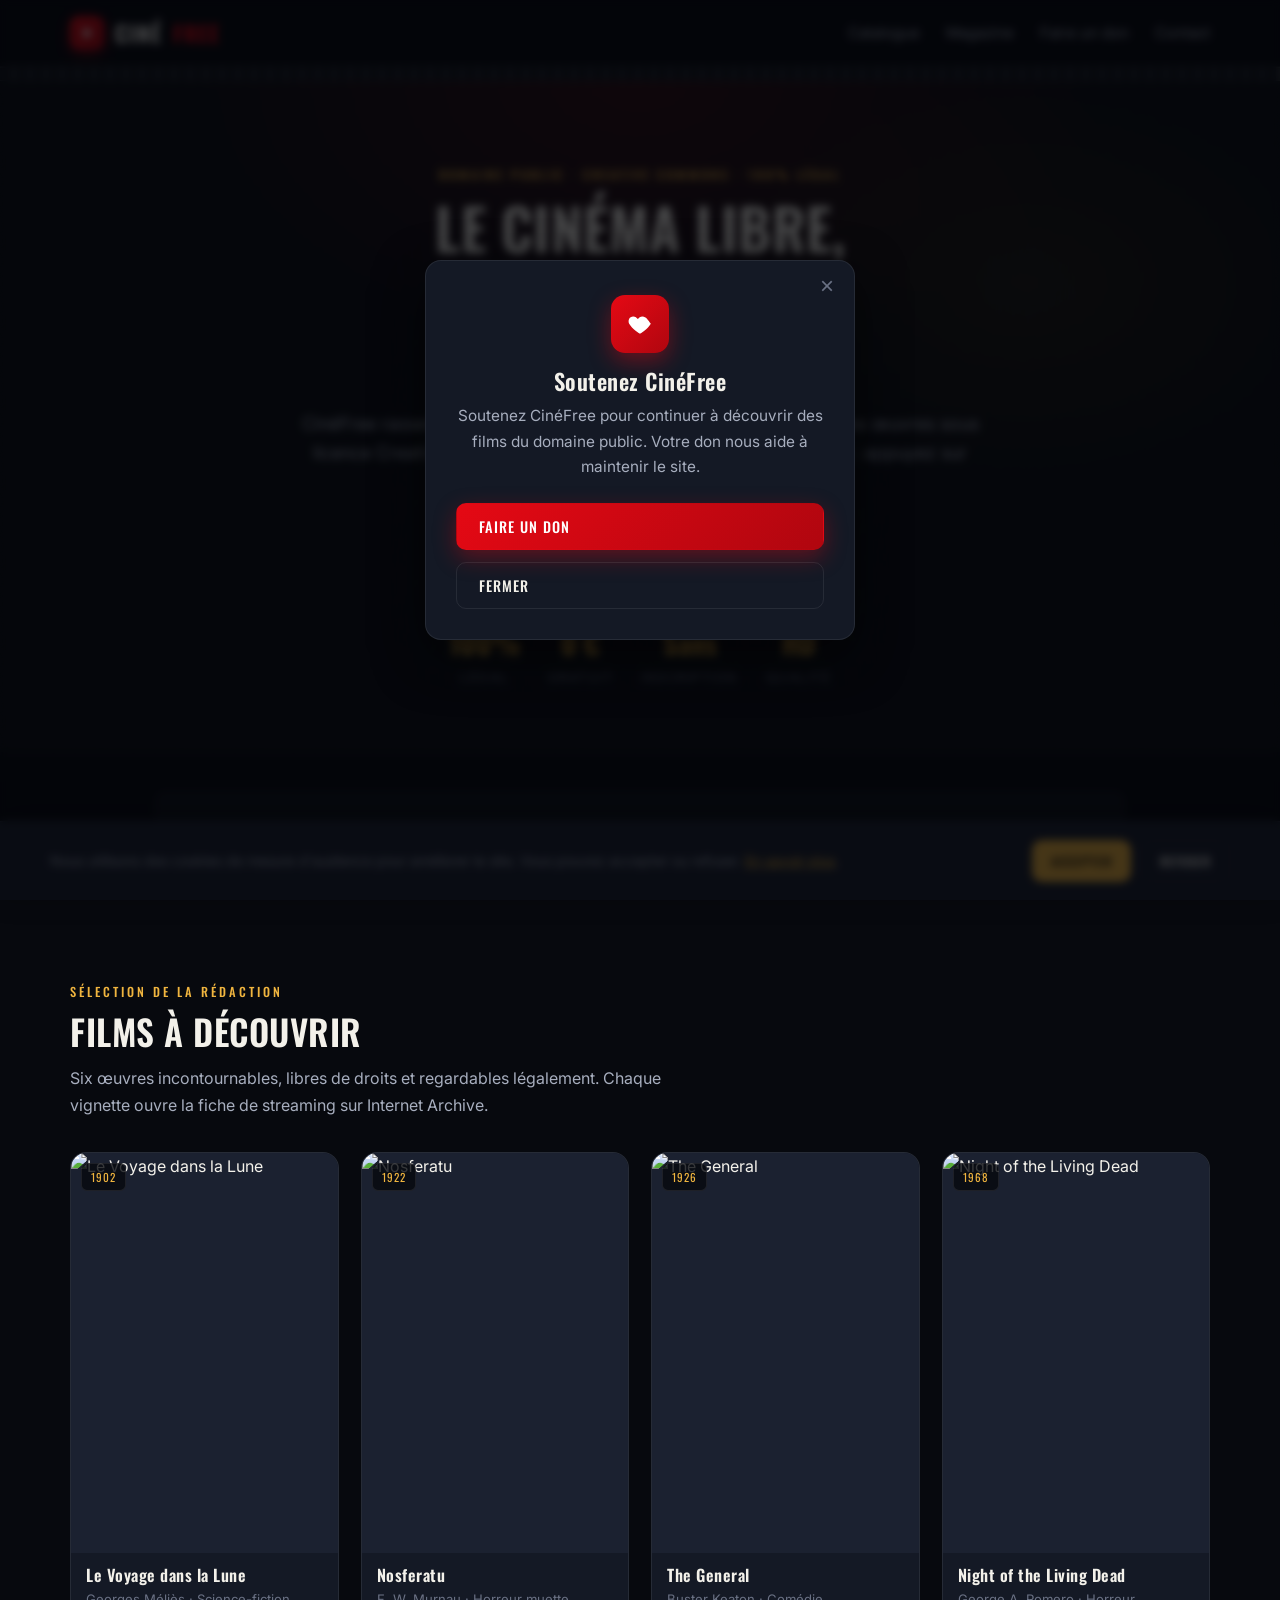
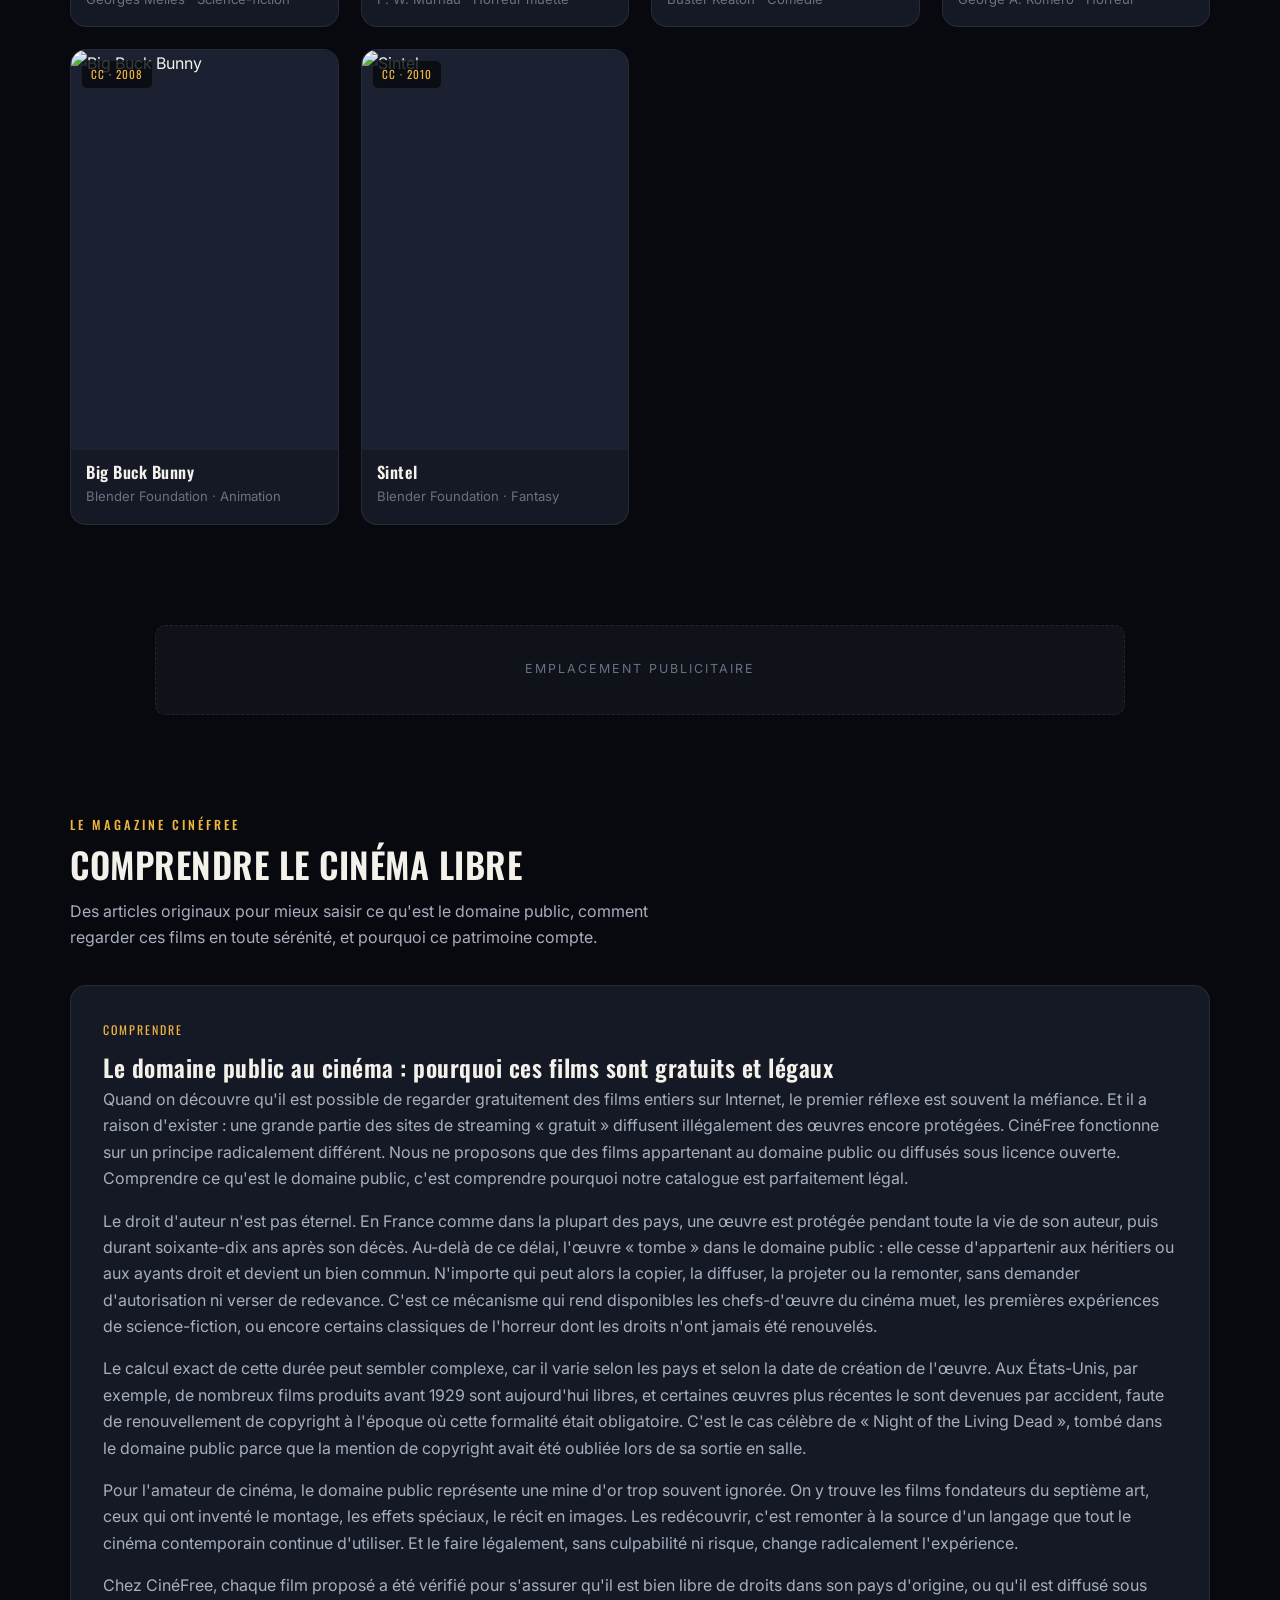
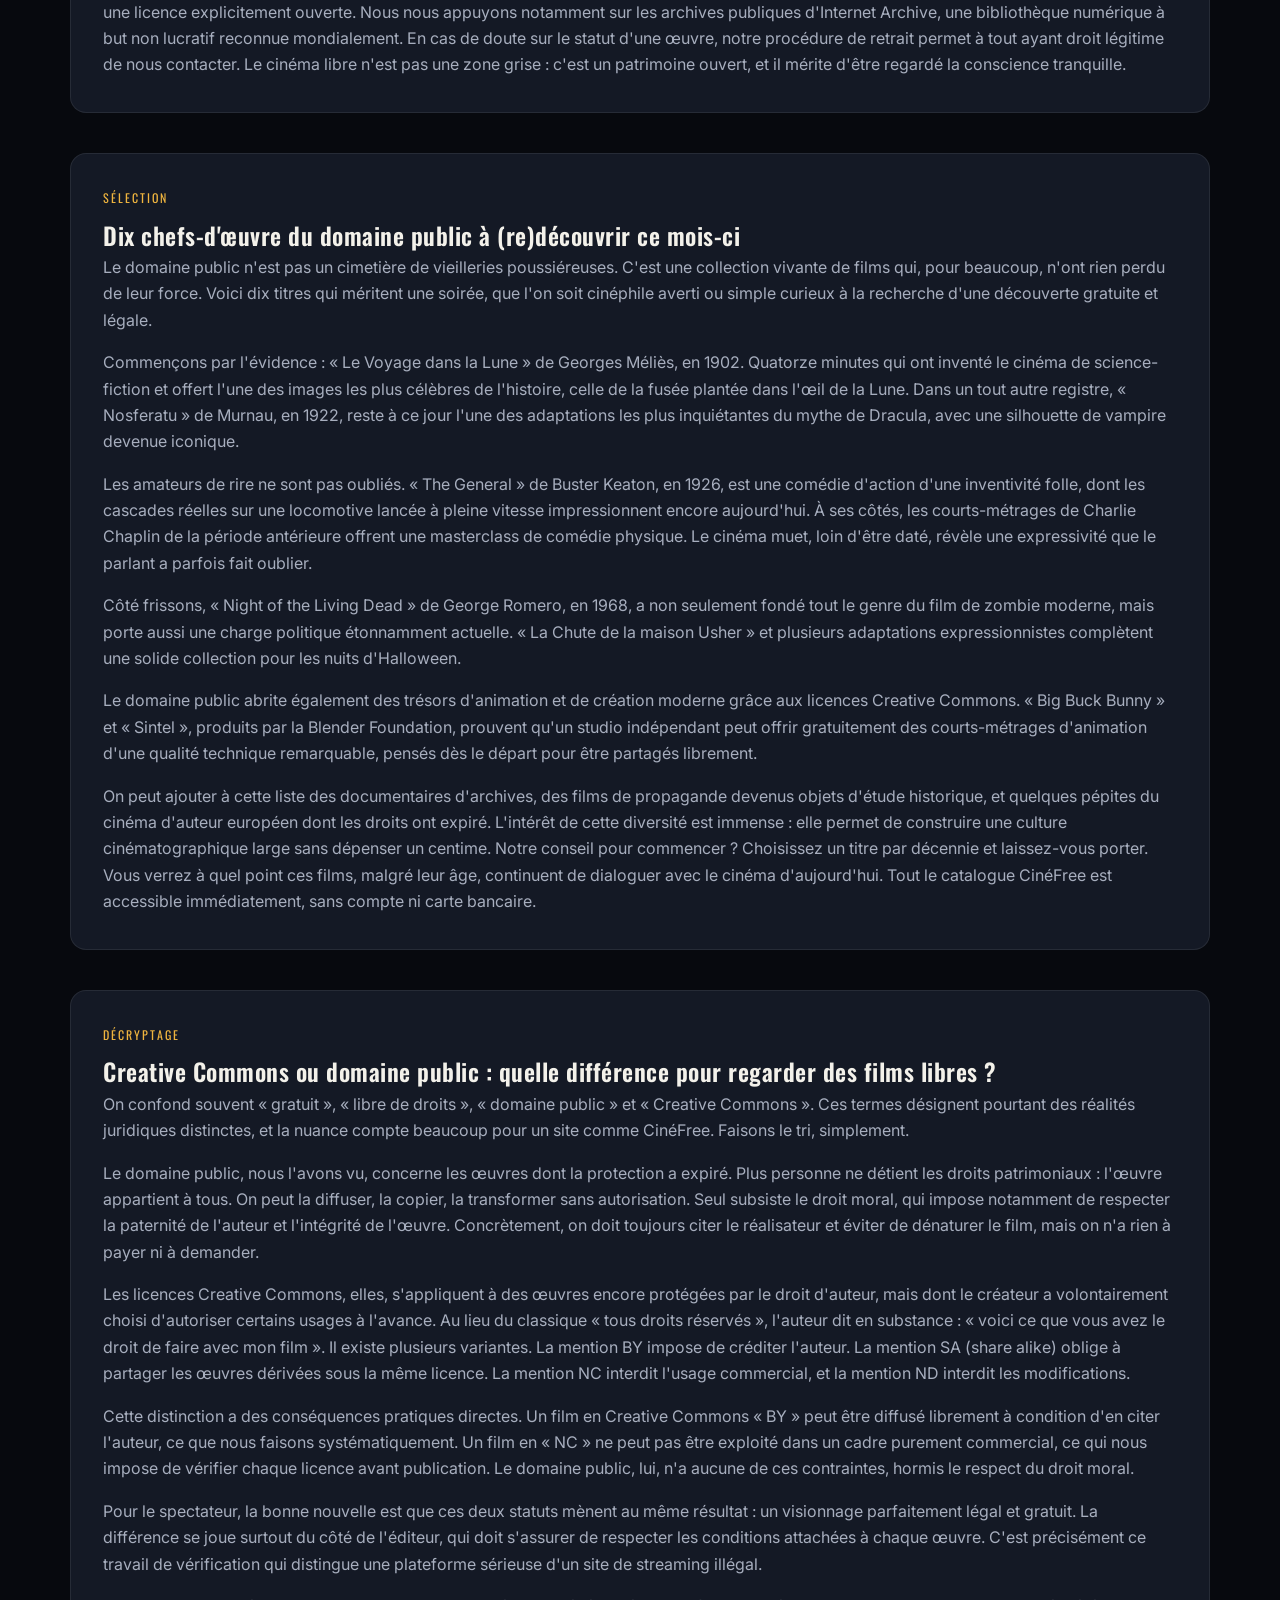
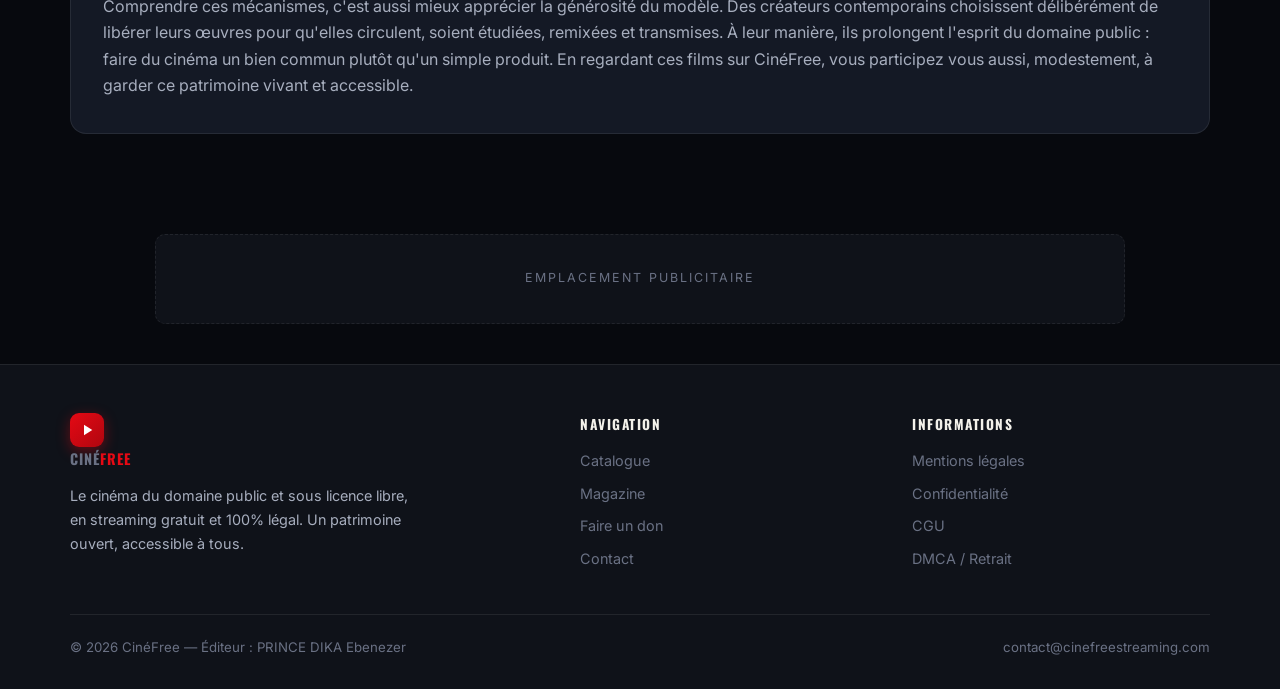
==== index.html @ 5f241ee5 "Add files via upload" ====
<!DOCTYPE html>
<html lang="fr">
<head>
<meta charset="UTF-8">
<meta name="viewport" content="width=device-width, initial-scale=1.0, viewport-fit=cover">
<meta name="theme-color" content="#07090E">

<title>CinéFree — Films du domaine public en streaming gratuit & légal</title>
<meta name="description" content="Regardez gratuitement et en toute légalité des films du domaine public et sous licence Creative Commons : classiques restaurés, courts-métrages, cinéma muet. Sans inscription.">
<meta name="keywords" content="film gratuit légal, streaming domaine public, films creative commons, cinéma libre de droits, classiques gratuits">
<meta name="robots" content="index, follow, max-image-preview:large">
<link rel="canonical" href="https://cinefreestreaming.com/">

<meta property="og:type" content="website">
<meta property="og:url" content="https://cinefreestreaming.com/">
<meta property="og:title" content="CinéFree — Cinéma libre en streaming gratuit & légal">
<meta property="og:description" content="Films du domaine public et Creative Commons en streaming. 100% légal, sans inscription.">
<meta property="og:locale" content="fr_FR">
<meta name="twitter:card" content="summary_large_image">

<link rel="icon" href="data:image/svg+xml,%3Csvg xmlns='http://www.w3.org/2000/svg' viewBox='0 0 100 100'%3E%3Crect width='100' height='100' rx='20' fill='%23E50914'/%3E%3Cpath d='M40 30 L70 50 L40 70 Z' fill='%23ffffff'/%3E%3C/svg%3E">
<link rel="manifest" href="/manifest.json">

<script type="application/ld+json">
{"@context":"https://schema.org","@type":"WebSite","name":"CinéFree","url":"https://cinefreestreaming.com/","description":"Films du domaine public et Creative Commons en streaming gratuit et légal.","publisher":{"@type":"Organization","name":"CinéFree","email":"contact@cinefreestreaming.com"}}
</script>

<link rel="preconnect" href="https://fonts.googleapis.com">
<link rel="preconnect" href="https://fonts.gstatic.com" crossorigin>
<link href="https://fonts.googleapis.com/css2?family=Oswald:wght@400;500;600;700&family=Inter:wght@400;500;600&display=swap" rel="stylesheet">
<link rel="stylesheet" href="/style.css">

<!-- ============ GOOGLE ADSENSE ============
     Décommente après validation de ton compte AdSense.
<script async src="https://pagead2.googlesyndication.com/pagead/js/adsbygoogle.js?client=ca-pub-2527584002466358" crossorigin="anonymous"></script>
     ======================================== -->
</head>
<body>

<!-- ===================== HEADER ===================== -->
<header class="site">
  <div class="wrap nav">
    <a href="/" class="brand">
      <span class="logo"><svg viewBox="0 0 24 24" fill="#fff"><path d="M8 5v14l11-7z"/></svg></span>
      Ciné<b>Free</b>
    </a>
    <nav class="nav-links" id="nav-links">
      <a href="#catalogue">Catalogue</a>
      <a href="#magazine">Magazine</a>
      <a href="/faire-un-don.html">Faire un don</a>
      <a href="/contact.html">Contact</a>
    </nav>
    <button class="nav-toggle" id="nav-toggle" aria-label="Menu">&#9776;</button>
  </div>
</header>
<div class="filmstrip"></div>

<!-- ===================== HERO ===================== -->
<section class="hero">
  <div class="wrap">
    <span class="eyebrow">Domaine public · Creative Commons · 100% légal</span>
    <h1>Le cinéma libre, gratuit pour tous</h1>
    <p class="lead">CinéFree rassemble des films tombés dans le domaine public et des œuvres sous licence Creative Commons. Pas d'abonnement, pas d'inscription : appuyez sur lecture et profitez.</p>
    <div class="hero-cta">
      <a href="#catalogue" class="btn btn-primary">Voir le catalogue</a>
      <a href="#magazine" class="btn btn-ghost">Lire le magazine</a>
    </div>
    <div class="trust">
      <div><div class="num">100%</div><div class="lbl">Légal</div></div>
      <div><div class="num">0 €</div><div class="lbl">Gratuit</div></div>
      <div><div class="num">Sans</div><div class="lbl">Inscription</div></div>
      <div><div class="num">HD</div><div class="lbl">Qualité</div></div>
    </div>
  </div>
</section>

<!-- ===================== AD SLOT (haut) ===================== -->
<div class="wrap">
  <div class="ad-slot">
    <!-- AdSense : colle ici ton bloc display (leaderboard 970x90) -->
    Emplacement publicitaire
  </div>
</div>

<!-- ===================== CATALOGUE (6 vignettes) ===================== -->
<section id="catalogue">
  <div class="wrap">
    <div class="section-head">
      <span class="eyebrow">Sélection de la rédaction</span>
      <h2>Films à découvrir</h2>
      <p>Six œuvres incontournables, libres de droits et regardables légalement. Chaque vignette ouvre la fiche de streaming sur Internet Archive.</p>
    </div>

    <div class="grid-films">
      <a class="film" href="https://archive.org/details/Le_voyage_dans_la_lune" target="_blank" rel="noopener">
        <div class="poster">
          <span class="badge">1902</span>
          <img src="https://upload.wikimedia.org/wikipedia/commons/thumb/2/27/Le_Voyage_dans_la_lune.jpg/400px-Le_Voyage_dans_la_lune.jpg" alt="Le Voyage dans la Lune" loading="lazy">
          <span class="play"><span><svg viewBox="0 0 24 24" width="22" fill="#fff"><path d="M8 5v14l11-7z"/></svg></span></span>
        </div>
        <div class="meta"><h3>Le Voyage dans la Lune</h3><div class="sub">Georges Méliès · Science-fiction</div></div>
      </a>

      <a class="film" href="https://archive.org/details/Nosferatu1922" target="_blank" rel="noopener">
        <div class="poster">
          <span class="badge">1922</span>
          <img src="https://upload.wikimedia.org/wikipedia/commons/thumb/4/4e/Nosferatuposter.jpg/400px-Nosferatuposter.jpg" alt="Nosferatu" loading="lazy">
          <span class="play"><span><svg viewBox="0 0 24 24" width="22" fill="#fff"><path d="M8 5v14l11-7z"/></svg></span></span>
        </div>
        <div class="meta"><h3>Nosferatu</h3><div class="sub">F. W. Murnau · Horreur muette</div></div>
      </a>

      <a class="film" href="https://archive.org/details/TheGeneral_201303" target="_blank" rel="noopener">
        <div class="poster">
          <span class="badge">1926</span>
          <img src="https://upload.wikimedia.org/wikipedia/commons/thumb/4/47/Poster_-_General%2C_The_01.jpg/400px-Poster_-_General%2C_The_01.jpg" alt="The General" loading="lazy">
          <span class="play"><span><svg viewBox="0 0 24 24" width="22" fill="#fff"><path d="M8 5v14l11-7z"/></svg></span></span>
        </div>
        <div class="meta"><h3>The General</h3><div class="sub">Buster Keaton · Comédie</div></div>
      </a>

      <a class="film" href="https://archive.org/details/night_of_the_living_dead" target="_blank" rel="noopener">
        <div class="poster">
          <span class="badge">1968</span>
          <img src="https://upload.wikimedia.org/wikipedia/commons/thumb/8/82/Night_of_the_Living_Dead_%281968%29_theatrical_poster.jpg/400px-Night_of_the_Living_Dead_%281968%29_theatrical_poster.jpg" alt="Night of the Living Dead" loading="lazy">
          <span class="play"><span><svg viewBox="0 0 24 24" width="22" fill="#fff"><path d="M8 5v14l11-7z"/></svg></span></span>
        </div>
        <div class="meta"><h3>Night of the Living Dead</h3><div class="sub">George A. Romero · Horreur</div></div>
      </a>

      <a class="film" href="https://archive.org/details/BigBuckBunny_124" target="_blank" rel="noopener">
        <div class="poster">
          <span class="badge">CC · 2008</span>
          <img src="https://upload.wikimedia.org/wikipedia/commons/thumb/c/c5/Big_buck_bunny_poster_big.jpg/400px-Big_buck_bunny_poster_big.jpg" alt="Big Buck Bunny" loading="lazy">
          <span class="play"><span><svg viewBox="0 0 24 24" width="22" fill="#fff"><path d="M8 5v14l11-7z"/></svg></span></span>
        </div>
        <div class="meta"><h3>Big Buck Bunny</h3><div class="sub">Blender Foundation · Animation</div></div>
      </a>

      <a class="film" href="https://archive.org/details/Sintel" target="_blank" rel="noopener">
        <div class="poster">
          <span class="badge">CC · 2010</span>
          <img src="https://upload.wikimedia.org/wikipedia/commons/thumb/0/0a/Sintel_poster.jpg/400px-Sintel_poster.jpg" alt="Sintel" loading="lazy">
          <span class="play"><span><svg viewBox="0 0 24 24" width="22" fill="#fff"><path d="M8 5v14l11-7z"/></svg></span></span>
        </div>
        <div class="meta"><h3>Sintel</h3><div class="sub">Blender Foundation · Fantasy</div></div>
      </a>
    </div>
  </div>
</section>

<!-- ===================== AD SLOT (in-feed) ===================== -->
<div class="wrap">
  <div class="ad-slot">
    <!-- AdSense : bloc in-feed / display -->
    Emplacement publicitaire
  </div>
</div>

<!-- ===================== MAGAZINE (3 articles) ===================== -->
<section id="magazine">
  <div class="wrap">
    <div class="section-head">
      <span class="eyebrow">Le magazine CinéFree</span>
      <h2>Comprendre le cinéma libre</h2>
      <p>Des articles originaux pour mieux saisir ce qu'est le domaine public, comment regarder ces films en toute sérénité, et pourquoi ce patrimoine compte.</p>
    </div>

    <div class="articles">

      <article class="article">
        <span class="tag">Comprendre</span>
        <h3>Le domaine public au cinéma : pourquoi ces films sont gratuits et légaux</h3>
        <p>Quand on découvre qu'il est possible de regarder gratuitement des films entiers sur Internet, le premier réflexe est souvent la méfiance. Et il a raison d'exister : une grande partie des sites de streaming « gratuit » diffusent illégalement des œuvres encore protégées. CinéFree fonctionne sur un principe radicalement différent. Nous ne proposons que des films appartenant au domaine public ou diffusés sous licence ouverte. Comprendre ce qu'est le domaine public, c'est comprendre pourquoi notre catalogue est parfaitement légal.</p>
        <p>Le droit d'auteur n'est pas éternel. En France comme dans la plupart des pays, une œuvre est protégée pendant toute la vie de son auteur, puis durant soixante-dix ans après son décès. Au-delà de ce délai, l'œuvre « tombe » dans le domaine public : elle cesse d'appartenir aux héritiers ou aux ayants droit et devient un bien commun. N'importe qui peut alors la copier, la diffuser, la projeter ou la remonter, sans demander d'autorisation ni verser de redevance. C'est ce mécanisme qui rend disponibles les chefs-d'œuvre du cinéma muet, les premières expériences de science-fiction, ou encore certains classiques de l'horreur dont les droits n'ont jamais été renouvelés.</p>
        <p>Le calcul exact de cette durée peut sembler complexe, car il varie selon les pays et selon la date de création de l'œuvre. Aux États-Unis, par exemple, de nombreux films produits avant 1929 sont aujourd'hui libres, et certaines œuvres plus récentes le sont devenues par accident, faute de renouvellement de copyright à l'époque où cette formalité était obligatoire. C'est le cas célèbre de « Night of the Living Dead », tombé dans le domaine public parce que la mention de copyright avait été oubliée lors de sa sortie en salle.</p>
        <p>Pour l'amateur de cinéma, le domaine public représente une mine d'or trop souvent ignorée. On y trouve les films fondateurs du septième art, ceux qui ont inventé le montage, les effets spéciaux, le récit en images. Les redécouvrir, c'est remonter à la source d'un langage que tout le cinéma contemporain continue d'utiliser. Et le faire légalement, sans culpabilité ni risque, change radicalement l'expérience.</p>
        <p>Chez CinéFree, chaque film proposé a été vérifié pour s'assurer qu'il est bien libre de droits dans son pays d'origine, ou qu'il est diffusé sous une licence explicitement ouverte. Nous nous appuyons notamment sur les archives publiques d'Internet Archive, une bibliothèque numérique à but non lucratif reconnue mondialement. En cas de doute sur le statut d'une œuvre, notre procédure de retrait permet à tout ayant droit légitime de nous contacter. Le cinéma libre n'est pas une zone grise : c'est un patrimoine ouvert, et il mérite d'être regardé la conscience tranquille.</p>
      </article>

      <article class="article">
        <span class="tag">Sélection</span>
        <h3>Dix chefs-d'œuvre du domaine public à (re)découvrir ce mois-ci</h3>
        <p>Le domaine public n'est pas un cimetière de vieilleries poussiéreuses. C'est une collection vivante de films qui, pour beaucoup, n'ont rien perdu de leur force. Voici dix titres qui méritent une soirée, que l'on soit cinéphile averti ou simple curieux à la recherche d'une découverte gratuite et légale.</p>
        <p>Commençons par l'évidence : « Le Voyage dans la Lune » de Georges Méliès, en 1902. Quatorze minutes qui ont inventé le cinéma de science-fiction et offert l'une des images les plus célèbres de l'histoire, celle de la fusée plantée dans l'œil de la Lune. Dans un tout autre registre, « Nosferatu » de Murnau, en 1922, reste à ce jour l'une des adaptations les plus inquiétantes du mythe de Dracula, avec une silhouette de vampire devenue iconique.</p>
        <p>Les amateurs de rire ne sont pas oubliés. « The General » de Buster Keaton, en 1926, est une comédie d'action d'une inventivité folle, dont les cascades réelles sur une locomotive lancée à pleine vitesse impressionnent encore aujourd'hui. À ses côtés, les courts-métrages de Charlie Chaplin de la période antérieure offrent une masterclass de comédie physique. Le cinéma muet, loin d'être daté, révèle une expressivité que le parlant a parfois fait oublier.</p>
        <p>Côté frissons, « Night of the Living Dead » de George Romero, en 1968, a non seulement fondé tout le genre du film de zombie moderne, mais porte aussi une charge politique étonnamment actuelle. « La Chute de la maison Usher » et plusieurs adaptations expressionnistes complètent une solide collection pour les nuits d'Halloween.</p>
        <p>Le domaine public abrite également des trésors d'animation et de création moderne grâce aux licences Creative Commons. « Big Buck Bunny » et « Sintel », produits par la Blender Foundation, prouvent qu'un studio indépendant peut offrir gratuitement des courts-métrages d'animation d'une qualité technique remarquable, pensés dès le départ pour être partagés librement.</p>
        <p>On peut ajouter à cette liste des documentaires d'archives, des films de propagande devenus objets d'étude historique, et quelques pépites du cinéma d'auteur européen dont les droits ont expiré. L'intérêt de cette diversité est immense : elle permet de construire une culture cinématographique large sans dépenser un centime. Notre conseil pour commencer ? Choisissez un titre par décennie et laissez-vous porter. Vous verrez à quel point ces films, malgré leur âge, continuent de dialoguer avec le cinéma d'aujourd'hui. Tout le catalogue CinéFree est accessible immédiatement, sans compte ni carte bancaire.</p>
      </article>

      <article class="article">
        <span class="tag">Décryptage</span>
        <h3>Creative Commons ou domaine public : quelle différence pour regarder des films libres ?</h3>
        <p>On confond souvent « gratuit », « libre de droits », « domaine public » et « Creative Commons ». Ces termes désignent pourtant des réalités juridiques distinctes, et la nuance compte beaucoup pour un site comme CinéFree. Faisons le tri, simplement.</p>
        <p>Le domaine public, nous l'avons vu, concerne les œuvres dont la protection a expiré. Plus personne ne détient les droits patrimoniaux : l'œuvre appartient à tous. On peut la diffuser, la copier, la transformer sans autorisation. Seul subsiste le droit moral, qui impose notamment de respecter la paternité de l'auteur et l'intégrité de l'œuvre. Concrètement, on doit toujours citer le réalisateur et éviter de dénaturer le film, mais on n'a rien à payer ni à demander.</p>
        <p>Les licences Creative Commons, elles, s'appliquent à des œuvres encore protégées par le droit d'auteur, mais dont le créateur a volontairement choisi d'autoriser certains usages à l'avance. Au lieu du classique « tous droits réservés », l'auteur dit en substance : « voici ce que vous avez le droit de faire avec mon film ». Il existe plusieurs variantes. La mention BY impose de créditer l'auteur. La mention SA (share alike) oblige à partager les œuvres dérivées sous la même licence. La mention NC interdit l'usage commercial, et la mention ND interdit les modifications.</p>
        <p>Cette distinction a des conséquences pratiques directes. Un film en Creative Commons « BY » peut être diffusé librement à condition d'en citer l'auteur, ce que nous faisons systématiquement. Un film en « NC » ne peut pas être exploité dans un cadre purement commercial, ce qui nous impose de vérifier chaque licence avant publication. Le domaine public, lui, n'a aucune de ces contraintes, hormis le respect du droit moral.</p>
        <p>Pour le spectateur, la bonne nouvelle est que ces deux statuts mènent au même résultat : un visionnage parfaitement légal et gratuit. La différence se joue surtout du côté de l'éditeur, qui doit s'assurer de respecter les conditions attachées à chaque œuvre. C'est précisément ce travail de vérification qui distingue une plateforme sérieuse d'un site de streaming illégal.</p>
        <p>Comprendre ces mécanismes, c'est aussi mieux apprécier la générosité du modèle. Des créateurs contemporains choisissent délibérément de libérer leurs œuvres pour qu'elles circulent, soient étudiées, remixées et transmises. À leur manière, ils prolongent l'esprit du domaine public : faire du cinéma un bien commun plutôt qu'un simple produit. En regardant ces films sur CinéFree, vous participez vous aussi, modestement, à garder ce patrimoine vivant et accessible.</p>
      </article>

    </div>
  </div>
</section>

<!-- ===================== AD SLOT (bas) ===================== -->
<div class="wrap">
  <div class="ad-slot">
    <!-- AdSense : bloc display bas de page -->
    Emplacement publicitaire
  </div>
</div>

<!-- ===================== FOOTER ===================== -->
<footer class="site">
  <div class="wrap">
    <div class="foot-grid">
      <div>
        <a href="/" class="brand" style="margin-bottom:14px">
          <span class="logo"><svg viewBox="0 0 24 24" fill="#fff"><path d="M8 5v14l11-7z"/></svg></span>
          Ciné<b>Free</b>
        </a>
        <p style="max-width:38ch;font-size:.9rem">Le cinéma du domaine public et sous licence libre, en streaming gratuit et 100% légal. Un patrimoine ouvert, accessible à tous.</p>
      </div>
      <div>
        <h4>Navigation</h4>
        <a href="#catalogue">Catalogue</a>
        <a href="#magazine">Magazine</a>
        <a href="/faire-un-don.html">Faire un don</a>
        <a href="/contact.html">Contact</a>
      </div>
      <div>
        <h4>Informations</h4>
        <a href="/mentions-legales.html">Mentions légales</a>
        <a href="/politique-confidentialite.html">Confidentialité</a>
        <a href="/cgu.html">CGU</a>
        <a href="/dmca.html">DMCA / Retrait</a>
      </div>
    </div>
    <div class="foot-bottom">
      <span>© 2026 CinéFree — Éditeur : PRINCE DIKA Ebenezer</span>
      <span>contact@cinefreestreaming.com</span>
    </div>
  </div>
</footer>

<!-- ===================== POPUP DE DON ===================== -->
<div class="modal-overlay" id="don-overlay" role="dialog" aria-modal="true" aria-labelledby="don-title">
  <div class="modal">
    <button class="close-x" id="don-x" aria-label="Fermer">&times;</button>
    <div class="m-ico"><svg viewBox="0 0 24 24" width="26" fill="#fff"><path d="M12 21s-7.5-4.7-10-9.3C.6 8.4 2.3 5 5.7 5c2 0 3.4 1.2 4.3 2.4C10.9 6.2 12.3 5 14.3 5 17.7 5 19.4 8.4 22 11.7 19.5 16.3 12 21 12 21z"/></svg></div>
    <h3 id="don-title">Soutenez CinéFree</h3>
    <p>Soutenez CinéFree pour continuer à découvrir des films du domaine public. Votre don nous aide à maintenir le site.</p>
    <div class="modal-actions">
      <button class="btn btn-primary" id="don-give">Faire un don</button>
      <button class="btn btn-ghost" id="don-close">Fermer</button>
    </div>
  </div>
</div>

<!-- ===================== BANDEAU COOKIES ===================== -->
<div class="cookie-banner" id="cookie-banner" role="region" aria-label="Consentement aux cookies">
  <div class="cookie-inner">
    <p>Nous utilisons des cookies de mesure d'audience pour améliorer le site. Vous pouvez accepter ou refuser. <a href="/politique-confidentialite.html">En savoir plus</a>.</p>
    <div class="cookie-actions">
      <button class="btn btn-amber" id="cookie-accept">Accepter</button>
      <button class="btn btn-ghost" id="cookie-refuse">Refuser</button>
    </div>
  </div>
</div>

<script src="/script.js"></script>
</body>
</html>
---- style.css ----
/* ============================================================
   CinéFree — style.css
   Thème : cinéma sombre / archive (rouge projecteur + ambre pellicule)
   ============================================================ */

:root{
  --bg:#07090E;
  --bg-2:#0F1219;
  --panel:#141925;
  --panel-2:#1B2130;
  --line:rgba(255,255,255,.08);
  --ink:#F3F1EA;
  --ink-dim:#A7AEBE;
  --ink-faint:#6A7184;
  --red:#E50914;
  --red-deep:#B0060F;
  --amber:#F0B53F;       /* accent pellicule / patrimoine */
  --radius:16px;
  --radius-sm:10px;
  --maxw:1180px;
  --shadow:0 18px 50px rgba(0,0,0,.55);
  --font-display:'Oswald',system-ui,sans-serif;
  --font-body:'Inter',system-ui,-apple-system,sans-serif;
}

*{box-sizing:border-box}
html{scroll-behavior:smooth}
body{
  margin:0;
  background:var(--bg);
  color:var(--ink);
  font-family:var(--font-body);
  line-height:1.65;
  -webkit-font-smoothing:antialiased;
  overflow-x:hidden;
}
a{color:inherit;text-decoration:none}
img{max-width:100%;display:block}
.wrap{max-width:var(--maxw);margin:0 auto;padding:0 20px}

/* ---- Typo ---- */
h1,h2,h3{font-family:var(--font-display);font-weight:600;letter-spacing:.5px;line-height:1.1;margin:0 0 .4em}
h1{font-size:clamp(2.1rem,6vw,3.6rem);text-transform:uppercase}
h2{font-size:clamp(1.5rem,3.5vw,2.2rem);text-transform:uppercase}
h3{font-size:1.25rem}
p{margin:0 0 1em;color:var(--ink-dim)}
.eyebrow{
  font-family:var(--font-display);text-transform:uppercase;letter-spacing:3px;
  font-size:.78rem;color:var(--amber);font-weight:500;margin-bottom:10px;display:block;
}

/* ---- Film-strip décor (signature) ---- */
.filmstrip{
  height:14px;width:100%;
  background:
    repeating-linear-gradient(90deg,transparent 0 12px,rgba(255,255,255,.10) 12px 16px),
    var(--bg-2);
  border-top:1px solid var(--line);border-bottom:1px solid var(--line);
}

/* ---- Header ---- */
header.site{
  position:sticky;top:0;z-index:50;
  background:rgba(7,9,14,.82);backdrop-filter:blur(12px);
  border-bottom:1px solid var(--line);
}
.nav{display:flex;align-items:center;justify-content:space-between;height:66px}
.brand{display:flex;align-items:center;gap:11px;font-family:var(--font-display);font-weight:700;
  font-size:1.4rem;text-transform:uppercase;letter-spacing:1px}
.brand .logo{
  width:34px;height:34px;border-radius:9px;display:grid;place-items:center;
  background:linear-gradient(135deg,var(--red),var(--red-deep));box-shadow:0 4px 14px rgba(229,9,20,.4);
}
.brand .logo svg{width:18px;height:18px}
.brand b{color:var(--red)}
.nav-links{display:flex;gap:26px;align-items:center}
.nav-links a{color:var(--ink-dim);font-size:.93rem;transition:color .2s}
.nav-links a:hover{color:var(--ink)}
.nav-toggle{display:none;background:none;border:0;color:var(--ink);font-size:1.6rem;cursor:pointer}

/* ---- Boutons ---- */
.btn{
  display:inline-flex;align-items:center;gap:8px;cursor:pointer;
  font-family:var(--font-display);text-transform:uppercase;letter-spacing:1px;font-weight:500;
  font-size:.9rem;padding:12px 22px;border-radius:var(--radius-sm);border:1px solid transparent;
  transition:transform .15s,box-shadow .2s,background .2s;
}
.btn:hover{transform:translateY(-2px)}
.btn-primary{background:linear-gradient(135deg,var(--red),var(--red-deep));color:#fff;
  box-shadow:0 8px 22px rgba(229,9,20,.35)}
.btn-ghost{background:transparent;border-color:var(--line);color:var(--ink)}
.btn-ghost:hover{border-color:var(--amber);color:var(--amber)}
.btn-amber{background:var(--amber);color:#1a1407}

/* ---- Hero ---- */
.hero{position:relative;padding:84px 0 64px;text-align:center;overflow:hidden}
.hero::before{
  content:"";position:absolute;inset:0;z-index:0;
  background:
    radial-gradient(60% 70% at 50% 0%,rgba(229,9,20,.16),transparent 60%),
    radial-gradient(40% 50% at 80% 30%,rgba(240,181,63,.08),transparent 60%);
}
.hero::after{ /* grain pellicule */
  content:"";position:absolute;inset:0;z-index:0;opacity:.05;pointer-events:none;
  background-image:url("data:image/svg+xml,%3Csvg xmlns='http://www.w3.org/2000/svg' width='80' height='80'%3E%3Cfilter id='n'%3E%3CfeTurbulence type='fractalNoise' baseFrequency='.9' numOctaves='2'/%3E%3C/filter%3E%3Crect width='80' height='80' filter='url(%23n)'/%3E%3C/svg%3E");
}
.hero .wrap{position:relative;z-index:1}
.hero h1{max-width:14ch;margin-inline:auto}
.hero p.lead{font-size:1.12rem;color:var(--ink-dim);max-width:62ch;margin:0 auto 30px}
.hero-cta{display:flex;gap:14px;justify-content:center;flex-wrap:wrap}
.trust{display:flex;gap:28px;justify-content:center;flex-wrap:wrap;margin-top:42px}
.trust div{text-align:center}
.trust .num{font-family:var(--font-display);font-size:1.8rem;color:var(--amber);font-weight:600}
.trust .lbl{font-size:.8rem;color:var(--ink-faint);text-transform:uppercase;letter-spacing:1.5px}

/* ---- Sections ---- */
section{padding:60px 0}
.section-head{margin-bottom:34px;max-width:60ch}

/* ---- Grille films ---- */
.grid-films{display:grid;grid-template-columns:repeat(auto-fill,minmax(220px,1fr));gap:22px}
.film{
  background:var(--panel);border:1px solid var(--line);border-radius:var(--radius);
  overflow:hidden;transition:transform .2s,border-color .2s,box-shadow .2s;display:flex;flex-direction:column;
}
.film:hover{transform:translateY(-5px);border-color:rgba(229,9,20,.5);box-shadow:var(--shadow)}
.film .poster{position:relative;aspect-ratio:2/3;background:var(--panel-2);overflow:hidden}
.film .poster img{width:100%;height:100%;object-fit:cover}
.film .badge{
  position:absolute;top:10px;left:10px;background:rgba(7,9,14,.8);color:var(--amber);
  font-size:.7rem;text-transform:uppercase;letter-spacing:1px;padding:4px 9px;border-radius:6px;
  border:1px solid var(--line);font-family:var(--font-display)
}
.film .play{
  position:absolute;inset:0;display:grid;place-items:center;opacity:0;transition:opacity .2s;
  background:linear-gradient(0deg,rgba(7,9,14,.7),transparent)
}
.film:hover .play{opacity:1}
.film .play span{width:54px;height:54px;border-radius:50%;background:var(--red);display:grid;place-items:center}
.film .meta{padding:14px 15px 16px}
.film .meta h3{font-size:1.02rem;margin:0 0 4px;color:var(--ink)}
.film .meta .sub{font-size:.82rem;color:var(--ink-faint)}

/* ---- Articles ---- */
.articles{display:grid;gap:40px}
.article{
  background:var(--panel);border:1px solid var(--line);border-radius:var(--radius);
  padding:34px 32px;
}
.article h3{color:var(--ink);font-size:1.5rem;margin-bottom:6px}
.article .tag{font-size:.75rem;color:var(--amber);text-transform:uppercase;letter-spacing:2px;
  font-family:var(--font-display);display:block;margin-bottom:14px}
.article p{color:var(--ink-dim)}
.article p:last-child{margin-bottom:0}

/* ---- Encart pub AdSense ---- */
.ad-slot{
  margin:40px auto;max-width:970px;min-height:90px;display:flex;align-items:center;justify-content:center;
  border:1px dashed var(--line);border-radius:var(--radius-sm);color:var(--ink-faint);
  font-size:.78rem;text-transform:uppercase;letter-spacing:2px;background:var(--bg-2);
}

/* ---- Pages contenu (legal) ---- */
.page{padding:54px 0 70px;max-width:820px;margin:0 auto}
.page h1{font-size:clamp(1.8rem,5vw,2.7rem)}
.page h2{font-size:1.3rem;margin-top:38px;color:var(--amber)}
.page p,.page li{color:var(--ink-dim)}
.page ul{padding-left:20px}
.page a.inline{color:var(--amber);text-decoration:underline;text-underline-offset:3px}
.page .updated{font-size:.85rem;color:var(--ink-faint);margin-bottom:30px}
.card-legal{background:var(--panel);border:1px solid var(--line);border-radius:var(--radius);
  padding:22px 24px;margin:24px 0}

/* ---- Formulaire contact ---- */
.form{display:grid;gap:16px;max-width:560px}
.form label{font-size:.85rem;color:var(--ink-dim);display:block;margin-bottom:6px}
.form input,.form textarea{
  width:100%;background:var(--panel-2);border:1px solid var(--line);border-radius:var(--radius-sm);
  color:var(--ink);padding:13px 15px;font-family:var(--font-body);font-size:.95rem;
}
.form input:focus,.form textarea:focus{outline:2px solid var(--red);border-color:transparent}
.form textarea{min-height:140px;resize:vertical}

/* ---- Don ---- */
.don-hero{text-align:center;max-width:640px;margin:0 auto;padding:60px 0}
.don-card{background:var(--panel);border:1px solid var(--line);border-radius:var(--radius);
  padding:38px 30px;margin-top:24px}

/* ---- Footer ---- */
footer.site{border-top:1px solid var(--line);background:var(--bg-2);padding:48px 0 30px;margin-top:40px}
.foot-grid{display:grid;grid-template-columns:1.6fr 1fr 1fr;gap:34px}
.foot-grid h4{font-family:var(--font-display);text-transform:uppercase;letter-spacing:1.5px;
  font-size:.85rem;color:var(--ink);margin:0 0 14px}
.foot-grid a{display:block;color:var(--ink-faint);font-size:.9rem;margin-bottom:9px;transition:color .2s}
.foot-grid a:hover{color:var(--amber)}
.foot-bottom{border-top:1px solid var(--line);margin-top:34px;padding-top:22px;
  display:flex;justify-content:space-between;flex-wrap:wrap;gap:12px;color:var(--ink-faint);font-size:.83rem}

/* ============================================================
   POPUP DE DON (modale)
   ============================================================ */
.modal-overlay{
  position:fixed;inset:0;z-index:1000;display:none;
  align-items:center;justify-content:center;padding:20px;
  background:rgba(4,5,9,.72);backdrop-filter:blur(4px);
}
.modal-overlay.open{display:flex;animation:fade .25s ease}
@keyframes fade{from{opacity:0}to{opacity:1}}
.modal{
  width:100%;max-width:430px;background:var(--panel);border:1px solid var(--line);
  border-radius:var(--radius);box-shadow:var(--shadow);padding:34px 30px 30px;text-align:center;
  position:relative;animation:pop .3s cubic-bezier(.2,.8,.3,1);
}
@keyframes pop{from{transform:translateY(16px) scale(.97);opacity:0}to{transform:none;opacity:1}}
.modal .m-ico{width:58px;height:58px;border-radius:14px;margin:0 auto 16px;display:grid;place-items:center;
  background:linear-gradient(135deg,var(--red),var(--red-deep));box-shadow:0 8px 22px rgba(229,9,20,.4)}
.modal h3{color:var(--ink);font-size:1.4rem;margin-bottom:10px}
.modal p{color:var(--ink-dim);font-size:.96rem;margin-bottom:24px}
.modal-actions{display:flex;gap:12px;flex-direction:column}
.modal .close-x{position:absolute;top:12px;right:14px;background:none;border:0;color:var(--ink-faint);
  font-size:1.5rem;cursor:pointer;line-height:1}
.modal .close-x:hover{color:var(--ink)}

/* ============================================================
   BANDEAU COOKIES
   ============================================================ */
.cookie-banner{
  position:fixed;left:0;right:0;bottom:0;z-index:900;display:none;
  background:var(--panel-2);border-top:1px solid var(--line);padding:18px 20px;
  box-shadow:0 -8px 30px rgba(0,0,0,.4);
}
.cookie-banner.show{display:block;animation:slideup .3s ease}
@keyframes slideup{from{transform:translateY(100%)}to{transform:none}}
.cookie-inner{max-width:var(--maxw);margin:0 auto;display:flex;align-items:center;gap:20px;flex-wrap:wrap;justify-content:space-between}
.cookie-inner p{margin:0;font-size:.88rem;color:var(--ink-dim);flex:1;min-width:240px}
.cookie-inner a{color:var(--amber);text-decoration:underline}
.cookie-actions{display:flex;gap:10px;flex-wrap:wrap}
.cookie-actions .btn{padding:10px 18px;font-size:.82rem}

/* ============================================================
   RESPONSIVE
   ============================================================ */
@media (max-width:820px){
  .nav-links{
    position:absolute;top:66px;left:0;right:0;background:var(--bg-2);flex-direction:column;
    padding:18px 20px;gap:14px;border-bottom:1px solid var(--line);display:none;
  }
  .nav-links.open{display:flex}
  .nav-toggle{display:block}
  .foot-grid{grid-template-columns:1fr 1fr}
}
@media (max-width:540px){
  .foot-grid{grid-template-columns:1fr}
  .grid-films{grid-template-columns:repeat(2,1fr);gap:14px}
  .hero{padding:60px 0 48px}
  .trust{gap:18px}
}

@media (prefers-reduced-motion:reduce){
  *{animation:none!important;transition:none!important;scroll-behavior:auto!important}
}
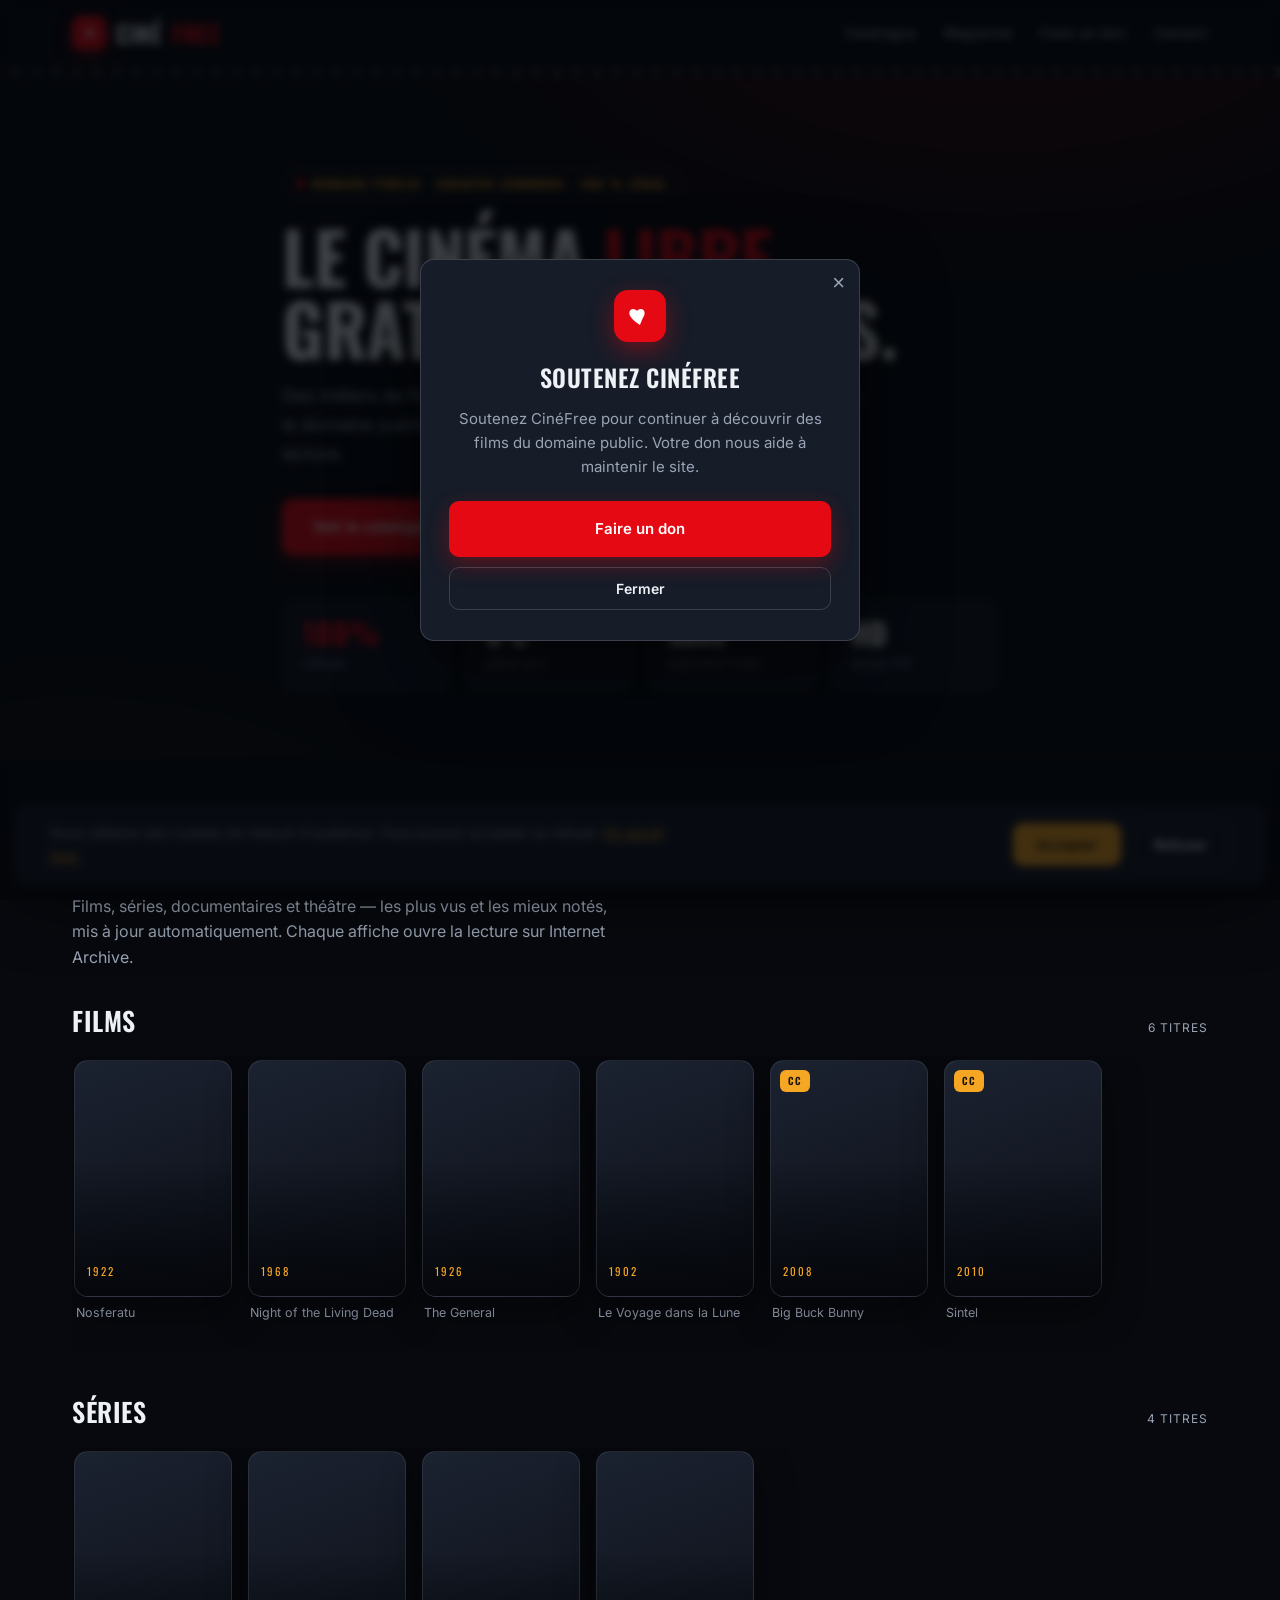
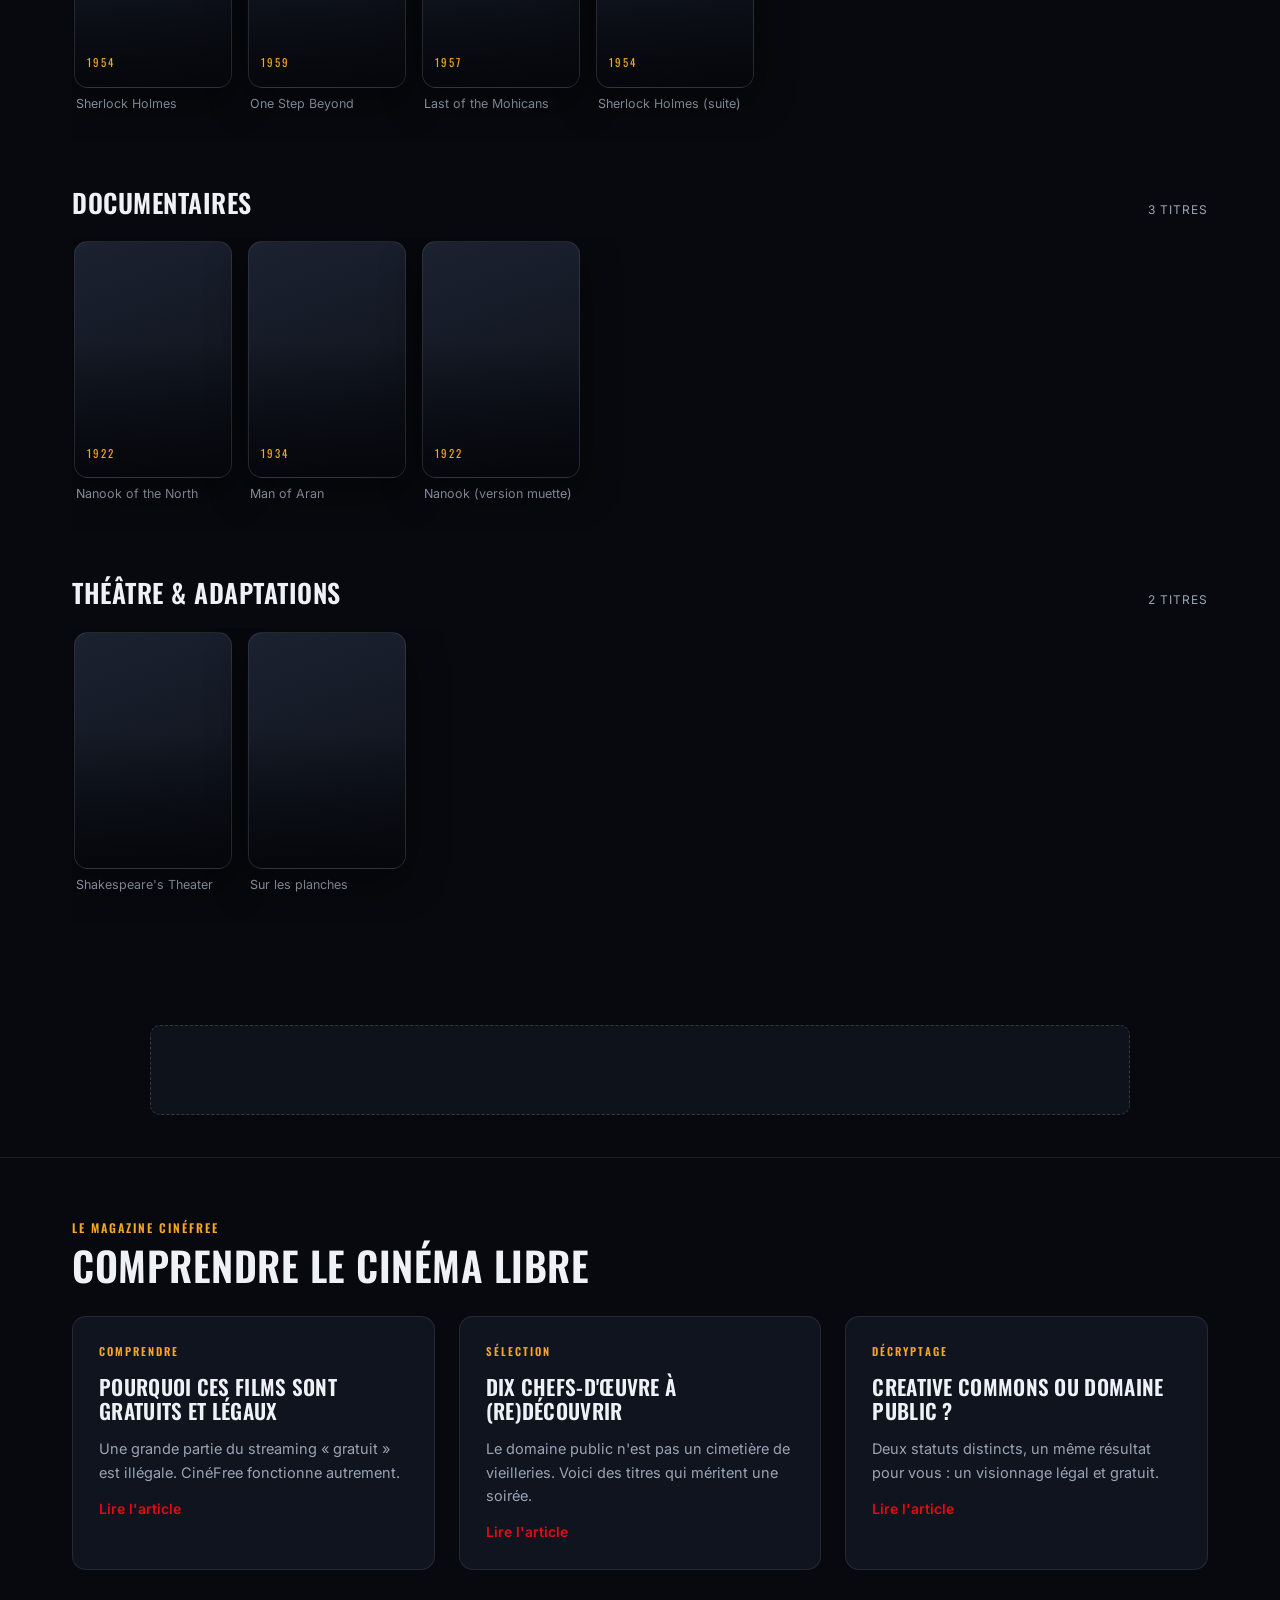
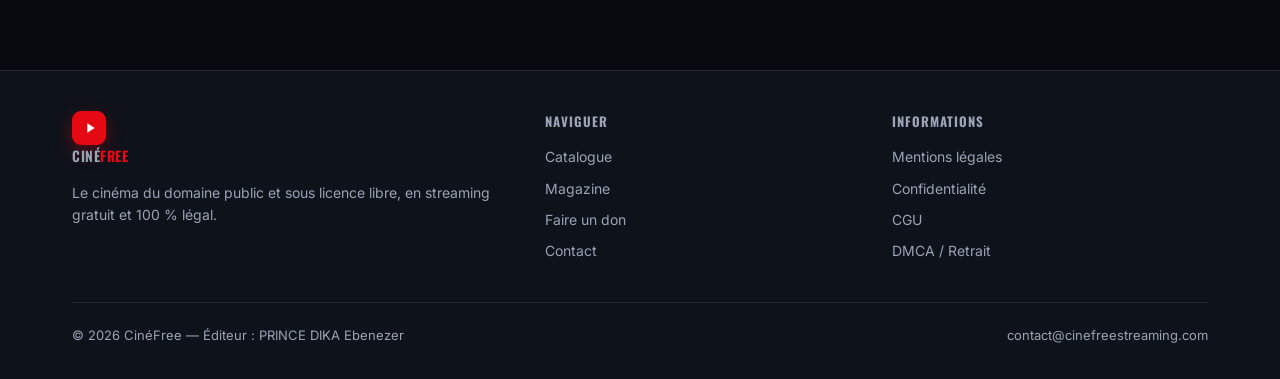
==== commit 919a158a: "Rename index.html.html to index.html" ====
--- a/index.html
+++ b/index.html
@@ -4,46 +4,140 @@
 <meta charset="UTF-8">
 <meta name="viewport" content="width=device-width, initial-scale=1.0, viewport-fit=cover">
 <meta name="theme-color" content="#07090E">
-
-<title>CinéFree — Films du domaine public en streaming gratuit & légal</title>
-<meta name="description" content="Regardez gratuitement et en toute légalité des films du domaine public et sous licence Creative Commons : classiques restaurés, courts-métrages, cinéma muet. Sans inscription.">
-<meta name="keywords" content="film gratuit légal, streaming domaine public, films creative commons, cinéma libre de droits, classiques gratuits">
+<title>CinéFree — Films du domaine public en streaming gratuit &amp; légal</title>
+<meta name="description" content="Regardez gratuitement et légalement des films du domaine public et sous licence Creative Commons : classiques, cinéma muet, horreur, documentaires, animation. Sans inscription.">
 <meta name="robots" content="index, follow, max-image-preview:large">
 <link rel="canonical" href="https://cinefreestreaming.com/">
-
 <meta property="og:type" content="website">
+<meta property="og:title" content="CinéFree — Cinéma libre en streaming gratuit &amp; légal">
+<meta property="og:description" content="Films du domaine public et Creative Commons en streaming. 100% légal, sans inscription.">
 <meta property="og:url" content="https://cinefreestreaming.com/">
-<meta property="og:title" content="CinéFree — Cinéma libre en streaming gratuit & légal">
-<meta property="og:description" content="Films du domaine public et Creative Commons en streaming. 100% légal, sans inscription.">
-<meta property="og:locale" content="fr_FR">
-<meta name="twitter:card" content="summary_large_image">
-
 <link rel="icon" href="data:image/svg+xml,%3Csvg xmlns='http://www.w3.org/2000/svg' viewBox='0 0 100 100'%3E%3Crect width='100' height='100' rx='20' fill='%23E50914'/%3E%3Cpath d='M40 30 L70 50 L40 70 Z' fill='%23ffffff'/%3E%3C/svg%3E">
-<link rel="manifest" href="/manifest.json">
-
-<script type="application/ld+json">
-{"@context":"https://schema.org","@type":"WebSite","name":"CinéFree","url":"https://cinefreestreaming.com/","description":"Films du domaine public et Creative Commons en streaming gratuit et légal.","publisher":{"@type":"Organization","name":"CinéFree","email":"contact@cinefreestreaming.com"}}
-</script>
-
 <link rel="preconnect" href="https://fonts.googleapis.com">
 <link rel="preconnect" href="https://fonts.gstatic.com" crossorigin>
 <link href="https://fonts.googleapis.com/css2?family=Oswald:wght@400;500;600;700&family=Inter:wght@400;500;600&display=swap" rel="stylesheet">
-<link rel="stylesheet" href="/style.css">
-
-<!-- ============ GOOGLE ADSENSE ============
-     Décommente après validation de ton compte AdSense.
 <script async src="https://pagead2.googlesyndication.com/pagead/js/adsbygoogle.js?client=ca-pub-2527584002466358" crossorigin="anonymous"></script>
-     ======================================== -->
+
+<style>
+:root{--bg:#07090E;--bg-2:#0E121B;--panel:#10141E;--panel-2:#161C28;--ink:#EEF1F6;--muted:#9AA4B4;--line:rgba(255,255,255,.09);--line-2:rgba(255,255,255,.16);--red:#E50914;--red-dark:#B20710;--amber:#F5A623;--radius:14px;--radius-sm:10px;--wrap:1180px;--display:"Oswald",system-ui,sans-serif;--body:"Inter",system-ui,sans-serif}
+*{box-sizing:border-box;margin:0;padding:0}
+html{scroll-behavior:smooth}
+body{font-family:var(--body);background:var(--bg);color:var(--ink);line-height:1.6;-webkit-font-smoothing:antialiased;overflow-x:hidden}
+a{color:inherit;text-decoration:none}
+img{max-width:100%;display:block}
+.wrap{max-width:var(--wrap);margin:0 auto;padding:0 22px;width:100%}
+header.site{position:sticky;top:0;z-index:60;background:rgba(7,9,14,.82);backdrop-filter:blur(14px);border-bottom:1px solid var(--line)}
+header.site .nav{display:flex;align-items:center;justify-content:space-between;height:66px}
+.brand{display:flex;align-items:center;gap:10px;font-family:var(--display);font-weight:600;font-size:24px;letter-spacing:.5px;text-transform:uppercase}
+.brand b{color:var(--red);font-weight:700}
+.brand .logo{width:34px;height:34px;border-radius:9px;background:var(--red);display:grid;place-items:center;box-shadow:0 6px 18px rgba(229,9,20,.35)}
+.brand .logo svg{width:16px;height:16px;margin-left:2px}
+.nav-links{display:flex;align-items:center;gap:28px}
+.nav-links a{font-size:14px;font-weight:500;color:var(--muted);letter-spacing:.3px;transition:color .18s}
+.nav-links a:hover{color:var(--ink)}
+.nav-toggle{display:none;background:none;border:0;color:var(--ink);font-size:24px;cursor:pointer;padding:4px 8px}
+.filmstrip{height:10px;background:repeating-linear-gradient(90deg,transparent 0 14px,rgba(255,255,255,.16) 14px 20px);background-color:#04060A;border-bottom:1px solid var(--line)}
+.btn{display:inline-flex;align-items:center;justify-content:center;gap:8px;font-family:var(--body);font-weight:600;font-size:14px;padding:12px 22px;border-radius:var(--radius-sm);border:1px solid transparent;cursor:pointer;transition:transform .12s,background .18s,border-color .18s;text-align:center}
+.btn:active{transform:translateY(1px)}
+.btn-primary{background:var(--red);color:#fff;box-shadow:0 8px 22px rgba(229,9,20,.32)}
+.btn-primary:hover{background:var(--red-dark)}
+.btn-amber{background:var(--amber);color:#1a1205}
+.btn-ghost{background:transparent;border-color:var(--line-2);color:var(--ink)}
+.btn-ghost:hover{border-color:#fff;background:rgba(255,255,255,.04)}
+.btn-lg{padding:15px 30px;font-size:15px}
+.hero{position:relative;padding:90px 0 64px;overflow:hidden}
+.hero::before{content:"";position:absolute;inset:0;z-index:-2;background:radial-gradient(1000px 460px at 78% -10%,rgba(229,9,20,.22),transparent 60%),radial-gradient(720px 400px at 6% 120%,rgba(245,166,35,.10),transparent 60%)}
+.hero-inner{max-width:760px}
+.eyebrow{display:inline-flex;align-items:center;gap:8px;font-family:var(--display);text-transform:uppercase;letter-spacing:2px;font-size:12px;font-weight:600;color:var(--amber);border:1px solid var(--line-2);padding:6px 14px;border-radius:100px;margin-bottom:20px}
+.eyebrow .dot{width:7px;height:7px;border-radius:50%;background:var(--red);box-shadow:0 0 0 4px rgba(229,9,20,.2)}
+.hero h1{font-family:var(--display);font-weight:700;font-size:clamp(40px,7.5vw,72px);line-height:1;letter-spacing:-.5px;text-transform:uppercase;margin-bottom:18px}
+.hero h1 em{color:var(--red);font-style:normal}
+.hero p.lead{font-size:18px;color:var(--muted);max-width:580px;margin-bottom:30px}
+.hero-cta{display:flex;gap:14px;flex-wrap:wrap;margin-bottom:44px}
+.stats{display:flex;gap:14px;flex-wrap:wrap}
+.stat{flex:1;min-width:120px;background:var(--panel);border:1px solid var(--line);border-radius:var(--radius);padding:18px 20px}
+.stat .v{font-family:var(--display);font-weight:700;font-size:30px;line-height:1;color:#fff}
+.stat .v.red{color:var(--red)}
+.stat .l{font-size:12px;color:var(--muted);text-transform:uppercase;letter-spacing:1.5px;margin-top:6px}
+.section{padding:60px 0;border-top:1px solid var(--line)}
+.section-head{margin-bottom:30px}
+.section-head h2{font-family:var(--display);text-transform:uppercase;letter-spacing:.5px;font-size:clamp(28px,4.4vw,40px);font-weight:600;line-height:1.04}
+.kicker{font-family:var(--display);text-transform:uppercase;letter-spacing:2px;color:var(--amber);font-size:12px;font-weight:600;margin-bottom:8px;display:block}
+.section-head p{color:var(--muted);max-width:560px;margin-top:8px}
+.rails{display:flex;flex-direction:column;gap:40px}
+.rail-head{display:flex;align-items:baseline;justify-content:space-between;gap:16px;margin-bottom:14px}
+.rail-head h3{font-family:var(--display);text-transform:uppercase;letter-spacing:.5px;font-size:clamp(19px,3vw,26px);font-weight:600}
+.rail-head .count{font-size:12px;color:var(--muted);text-transform:uppercase;letter-spacing:1px;white-space:nowrap}
+.rail-track{display:flex;gap:16px;overflow-x:auto;scroll-snap-type:x mandatory;padding:4px 2px 14px;-webkit-overflow-scrolling:touch;scrollbar-width:thin;scrollbar-color:var(--line-2) transparent}
+.rail-track::-webkit-scrollbar{height:8px}
+.rail-track::-webkit-scrollbar-thumb{background:var(--line-2);border-radius:8px}
+.rail-card{flex:0 0 auto;width:158px;scroll-snap-align:start;display:flex;flex-direction:column;gap:8px;transition:transform .18s}
+.rail-card:hover{transform:translateY(-5px)}
+.poster{position:relative;aspect-ratio:2/3;width:100%;border-radius:var(--radius);overflow:hidden;background:linear-gradient(160deg,#1b2230,#0c0f17);border:1px solid var(--line);box-shadow:0 14px 40px rgba(0,0,0,.45)}
+.poster img{position:absolute;inset:0;width:100%;height:100%;object-fit:cover;transition:transform .5s ease,filter .3s}
+.rail-card:hover .poster img{transform:scale(1.06);filter:brightness(.7)}
+.poster .grad{position:absolute;inset:0;background:linear-gradient(180deg,transparent 42%,rgba(4,6,10,.92));z-index:1}
+.poster.noimg img{display:none}
+.poster .badge-cc{position:absolute;top:9px;left:9px;z-index:3;font-family:var(--display);font-size:10px;font-weight:600;letter-spacing:1px;text-transform:uppercase;background:var(--amber);color:#1a1205;padding:3px 8px;border-radius:6px}
+.poster .play{position:absolute;inset:0;z-index:3;display:grid;place-items:center;opacity:0;transition:opacity .22s}
+.poster .play span{width:54px;height:54px;border-radius:50%;background:var(--red);display:grid;place-items:center;box-shadow:0 10px 30px rgba(229,9,20,.5);transform:scale(.85);transition:transform .22s}
+.poster .play span svg{width:22px;height:22px;margin-left:3px}
+.rail-card:hover .play{opacity:1}.rail-card:hover .play span{transform:scale(1)}
+.poster .cap{position:absolute;left:0;right:0;bottom:0;z-index:2;padding:12px}
+.poster .cap .yr{font-family:var(--display);font-size:11px;letter-spacing:2px;color:var(--amber);text-transform:uppercase}
+.poster .cap .ti{font-family:var(--display);font-size:16px;font-weight:600;text-transform:uppercase;line-height:1.05;margin-top:2px;color:#fff}
+.rc-title{font-size:12.5px;color:var(--muted);line-height:1.3;padding:0 2px;display:-webkit-box;-webkit-line-clamp:2;-webkit-box-orient:vertical;overflow:hidden;min-height:32px}
+.rail-skel{flex:0 0 auto;width:158px}
+.rail-skel .sk{aspect-ratio:2/3;width:100%;border-radius:var(--radius);background:linear-gradient(100deg,#10141e 30%,#1a2130 50%,#10141e 70%);background-size:200% 100%;animation:shimmer 1.3s infinite;border:1px solid var(--line)}
+@keyframes shimmer{from{background-position:200% 0}to{background-position:-200% 0}}
+.ad-slot{margin:42px auto;max-width:980px;min-height:90px;border:1px dashed var(--line-2);border-radius:var(--radius-sm);display:grid;place-items:center;color:var(--muted);font-size:12px;letter-spacing:1px;text-transform:uppercase;background:var(--bg-2)}
+.ad-slot ins{display:block;width:100%}
+.grid-mag{display:grid;grid-template-columns:repeat(3,1fr);gap:24px}
+.article-card{background:var(--panel);border:1px solid var(--line);border-radius:var(--radius);padding:26px;display:flex;flex-direction:column;gap:14px}
+.article-card .tag{font-family:var(--display);text-transform:uppercase;letter-spacing:2px;font-size:11px;color:var(--amber);font-weight:600}
+.article-card h3{font-family:var(--display);font-size:21px;font-weight:600;line-height:1.15;text-transform:uppercase;letter-spacing:.3px}
+.article-card>p{font-size:14.5px;color:var(--muted)}
+.article-card details summary{cursor:pointer;color:var(--red);font-weight:600;font-size:14px;list-style:none}
+.article-card details summary::-webkit-details-marker{display:none}
+.article-card details[open] summary{margin-bottom:12px}
+.article-card details p{margin-bottom:12px;color:#cfd6e2;font-size:14.5px}
+footer.site{border-top:1px solid var(--line);background:var(--bg-2);margin-top:40px}
+footer.site .wrap{padding-top:40px;padding-bottom:34px}
+.foot-cols{display:grid;grid-template-columns:1.4fr 1fr 1fr;gap:30px;margin-bottom:30px}
+.foot-cols h4{font-family:var(--display);text-transform:uppercase;letter-spacing:1px;font-size:13px;margin-bottom:14px;color:var(--muted)}
+.foot-cols a{display:block;color:var(--muted);font-size:14px;margin-bottom:9px}
+.foot-cols a:hover{color:var(--ink)}
+.foot-cols p{color:var(--muted);font-size:14px}
+.foot-bottom{display:flex;align-items:center;justify-content:space-between;gap:14px;flex-wrap:wrap;border-top:1px solid var(--line);padding-top:22px;color:var(--muted);font-size:13px}
+.cookie-banner{position:fixed;left:16px;right:16px;bottom:16px;z-index:80;background:var(--panel-2);border:1px solid var(--line-2);border-radius:var(--radius);padding:16px 18px;box-shadow:0 20px 60px rgba(0,0,0,.5);display:none}
+.cookie-banner.show{display:block}
+.cookie-inner{display:flex;align-items:center;justify-content:space-between;gap:18px;flex-wrap:wrap;max-width:var(--wrap);margin:0 auto}
+.cookie-inner p{font-size:14px;color:var(--muted);max-width:620px}
+.cookie-inner a{color:var(--amber);text-decoration:underline}
+.cookie-actions{display:flex;gap:10px;flex-shrink:0}
+.modal-overlay{position:fixed;inset:0;z-index:100;display:none;align-items:center;justify-content:center;padding:20px;background:rgba(4,6,10,.74);backdrop-filter:blur(4px)}
+.modal-overlay.show{display:flex}
+.modal{background:var(--panel-2);border:1px solid var(--line-2);border-radius:var(--radius);max-width:440px;width:100%;padding:30px 28px;text-align:center;position:relative;box-shadow:0 30px 80px rgba(0,0,0,.6)}
+.modal .m-icon{width:52px;height:52px;border-radius:14px;background:var(--red);display:grid;place-items:center;margin:0 auto 16px;box-shadow:0 8px 24px rgba(229,9,20,.4)}
+.modal .m-icon svg{width:24px;height:24px}
+.modal h3{font-family:var(--display);text-transform:uppercase;letter-spacing:.5px;font-size:24px;font-weight:600;margin-bottom:10px}
+.modal p{color:var(--muted);font-size:15px;margin-bottom:22px}
+.modal .modal-actions{display:flex;flex-direction:column;gap:10px}
+.modal .m-close{position:absolute;top:12px;right:14px;background:none;border:0;color:var(--muted);font-size:22px;cursor:pointer;line-height:1}
+@media(max-width:900px){.grid-mag{grid-template-columns:1fr}.foot-cols{grid-template-columns:1fr 1fr}}
+@media(max-width:640px){
+.nav-links{position:fixed;top:66px;left:0;right:0;background:rgba(7,9,14,.97);backdrop-filter:blur(14px);flex-direction:column;gap:0;padding:8px 0;border-bottom:1px solid var(--line);transform:translateY(-130%);transition:transform .25s ease}
+.nav-links.open{transform:translateY(0)}.nav-links a{padding:14px 22px;width:100%;font-size:16px}.nav-toggle{display:block}
+.rail-card,.rail-skel{width:138px}.foot-cols{grid-template-columns:1fr}.hero{padding:60px 0 48px}.section{padding:46px 0}.stat .v{font-size:24px}
+.cookie-inner{flex-direction:column;align-items:flex-start}.cookie-actions{width:100%}.cookie-actions .btn{flex:1}}
+@media(prefers-reduced-motion:reduce){*{animation:none!important;transition:none!important;scroll-behavior:auto}}
+</style>
 </head>
 <body>
 
-<!-- ===================== HEADER ===================== -->
 <header class="site">
   <div class="wrap nav">
-    <a href="/" class="brand">
-      <span class="logo"><svg viewBox="0 0 24 24" fill="#fff"><path d="M8 5v14l11-7z"/></svg></span>
-      Ciné<b>Free</b>
-    </a>
+    <a href="/" class="brand"><span class="logo"><svg viewBox="0 0 24 24" fill="#fff"><path d="M8 5v14l11-7z"/></svg></span>Ciné<b>Free</b></a>
     <nav class="nav-links" id="nav-links">
       <a href="#catalogue">Catalogue</a>
       <a href="#magazine">Magazine</a>
@@ -55,214 +149,107 @@
 </header>
 <div class="filmstrip"></div>
 
-<!-- ===================== HERO ===================== -->
 <section class="hero">
+  <div class="wrap hero-inner">
+    <span class="eyebrow"><span class="dot"></span>Domaine public · Creative Commons · 100 % légal</span>
+    <h1>Le cinéma <em>libre</em>, gratuit pour tous.</h1>
+    <p class="lead">Des milliers de films, séries, comédies et documentaires tombés dans le domaine public. Pas d'abonnement, pas d'inscription : appuyez sur lecture.</p>
+    <div class="hero-cta">
+      <a href="#catalogue" class="btn btn-primary btn-lg">Voir le catalogue</a>
+      <a href="#magazine" class="btn btn-ghost btn-lg">Lire le magazine</a>
+    </div>
+    <div class="stats">
+      <div class="stat"><div class="v red">100%</div><div class="l">Légal</div></div>
+      <div class="stat"><div class="v">0 €</div><div class="l">Gratuit</div></div>
+      <div class="stat"><div class="v">Sans</div><div class="l">Inscription</div></div>
+      <div class="stat"><div class="v">HD</div><div class="l">Qualité</div></div>
+    </div>
+  </div>
+</section>
+
+<section class="section" id="catalogue">
   <div class="wrap">
-    <span class="eyebrow">Domaine public · Creative Commons · 100% légal</span>
-    <h1>Le cinéma libre, gratuit pour tous</h1>
-    <p class="lead">CinéFree rassemble des films tombés dans le domaine public et des œuvres sous licence Creative Commons. Pas d'abonnement, pas d'inscription : appuyez sur lecture et profitez.</p>
-    <div class="hero-cta">
-      <a href="#catalogue" class="btn btn-primary">Voir le catalogue</a>
-      <a href="#magazine" class="btn btn-ghost">Lire le magazine</a>
-    </div>
-    <div class="trust">
-      <div><div class="num">100%</div><div class="lbl">Légal</div></div>
-      <div><div class="num">0 €</div><div class="lbl">Gratuit</div></div>
-      <div><div class="num">Sans</div><div class="lbl">Inscription</div></div>
-      <div><div class="num">HD</div><div class="lbl">Qualité</div></div>
-    </div>
+    <div class="section-head">
+      <span class="kicker">Catalogue en accès libre</span>
+      <h2>Les meilleurs du domaine public</h2>
+      <p>Films, séries, documentaires et théâtre — les plus vus et les mieux notés, mis à jour automatiquement. Chaque affiche ouvre la lecture sur Internet Archive.</p>
+    </div>
+
+    <div class="rails" id="rails"></div>
   </div>
 </section>
 
-<!-- ===================== AD SLOT (haut) ===================== -->
 <div class="wrap">
   <div class="ad-slot">
-    <!-- AdSense : colle ici ton bloc display (leaderboard 970x90) -->
-    Emplacement publicitaire
+    <ins class="adsbygoogle" style="display:block" data-ad-client="ca-pub-2527584002466358" data-ad-slot="0000000000" data-ad-format="auto" data-full-width-responsive="true"></ins>
+    <script>(adsbygoogle = window.adsbygoogle || []).push({});</script>
   </div>
 </div>
 
-<!-- ===================== CATALOGUE (6 vignettes) ===================== -->
-<section id="catalogue">
+<section class="section" id="magazine">
   <div class="wrap">
     <div class="section-head">
-      <span class="eyebrow">Sélection de la rédaction</span>
-      <h2>Films à découvrir</h2>
-      <p>Six œuvres incontournables, libres de droits et regardables légalement. Chaque vignette ouvre la fiche de streaming sur Internet Archive.</p>
-    </div>
-
-    <div class="grid-films">
-      <a class="film" href="https://archive.org/details/Le_voyage_dans_la_lune" target="_blank" rel="noopener">
-        <div class="poster">
-          <span class="badge">1902</span>
-          <img src="https://upload.wikimedia.org/wikipedia/commons/thumb/2/27/Le_Voyage_dans_la_lune.jpg/400px-Le_Voyage_dans_la_lune.jpg" alt="Le Voyage dans la Lune" loading="lazy">
-          <span class="play"><span><svg viewBox="0 0 24 24" width="22" fill="#fff"><path d="M8 5v14l11-7z"/></svg></span></span>
-        </div>
-        <div class="meta"><h3>Le Voyage dans la Lune</h3><div class="sub">Georges Méliès · Science-fiction</div></div>
-      </a>
-
-      <a class="film" href="https://archive.org/details/Nosferatu1922" target="_blank" rel="noopener">
-        <div class="poster">
-          <span class="badge">1922</span>
-          <img src="https://upload.wikimedia.org/wikipedia/commons/thumb/4/4e/Nosferatuposter.jpg/400px-Nosferatuposter.jpg" alt="Nosferatu" loading="lazy">
-          <span class="play"><span><svg viewBox="0 0 24 24" width="22" fill="#fff"><path d="M8 5v14l11-7z"/></svg></span></span>
-        </div>
-        <div class="meta"><h3>Nosferatu</h3><div class="sub">F. W. Murnau · Horreur muette</div></div>
-      </a>
-
-      <a class="film" href="https://archive.org/details/TheGeneral_201303" target="_blank" rel="noopener">
-        <div class="poster">
-          <span class="badge">1926</span>
-          <img src="https://upload.wikimedia.org/wikipedia/commons/thumb/4/47/Poster_-_General%2C_The_01.jpg/400px-Poster_-_General%2C_The_01.jpg" alt="The General" loading="lazy">
-          <span class="play"><span><svg viewBox="0 0 24 24" width="22" fill="#fff"><path d="M8 5v14l11-7z"/></svg></span></span>
-        </div>
-        <div class="meta"><h3>The General</h3><div class="sub">Buster Keaton · Comédie</div></div>
-      </a>
-
-      <a class="film" href="https://archive.org/details/night_of_the_living_dead" target="_blank" rel="noopener">
-        <div class="poster">
-          <span class="badge">1968</span>
-          <img src="https://upload.wikimedia.org/wikipedia/commons/thumb/8/82/Night_of_the_Living_Dead_%281968%29_theatrical_poster.jpg/400px-Night_of_the_Living_Dead_%281968%29_theatrical_poster.jpg" alt="Night of the Living Dead" loading="lazy">
-          <span class="play"><span><svg viewBox="0 0 24 24" width="22" fill="#fff"><path d="M8 5v14l11-7z"/></svg></span></span>
-        </div>
-        <div class="meta"><h3>Night of the Living Dead</h3><div class="sub">George A. Romero · Horreur</div></div>
-      </a>
-
-      <a class="film" href="https://archive.org/details/BigBuckBunny_124" target="_blank" rel="noopener">
-        <div class="poster">
-          <span class="badge">CC · 2008</span>
-          <img src="https://upload.wikimedia.org/wikipedia/commons/thumb/c/c5/Big_buck_bunny_poster_big.jpg/400px-Big_buck_bunny_poster_big.jpg" alt="Big Buck Bunny" loading="lazy">
-          <span class="play"><span><svg viewBox="0 0 24 24" width="22" fill="#fff"><path d="M8 5v14l11-7z"/></svg></span></span>
-        </div>
-        <div class="meta"><h3>Big Buck Bunny</h3><div class="sub">Blender Foundation · Animation</div></div>
-      </a>
-
-      <a class="film" href="https://archive.org/details/Sintel" target="_blank" rel="noopener">
-        <div class="poster">
-          <span class="badge">CC · 2010</span>
-          <img src="https://upload.wikimedia.org/wikipedia/commons/thumb/0/0a/Sintel_poster.jpg/400px-Sintel_poster.jpg" alt="Sintel" loading="lazy">
-          <span class="play"><span><svg viewBox="0 0 24 24" width="22" fill="#fff"><path d="M8 5v14l11-7z"/></svg></span></span>
-        </div>
-        <div class="meta"><h3>Sintel</h3><div class="sub">Blender Foundation · Fantasy</div></div>
-      </a>
+      <span class="kicker">Le magazine CinéFree</span>
+      <h2>Comprendre le cinéma libre</h2>
+    </div>
+    <div class="grid-mag">
+      <article class="article-card">
+        <span class="tag">Comprendre</span>
+        <h3>Pourquoi ces films sont gratuits et légaux</h3>
+        <p>Une grande partie du streaming « gratuit » est illégale. CinéFree fonctionne autrement.</p>
+        <details><summary>Lire l'article</summary>
+          <p>Le droit d'auteur n'est pas éternel. En France, une œuvre est protégée toute la vie de son auteur, puis soixante-dix ans après son décès. Au-delà, elle « tombe » dans le domaine public : elle devient un bien commun que chacun peut copier, diffuser ou projeter sans autorisation ni redevance. C'est ce qui rend libres les chefs-d'œuvre du muet et certains classiques dont les droits n'ont pas été renouvelés.</p>
+          <p>Aux États-Unis, beaucoup de films d'avant 1929 sont libres, et d'autres le sont devenus par accident, faute de renouvellement du copyright. C'est le cas de « Night of the Living Dead », tombé dans le domaine public car la mention de copyright avait été oubliée. Chez CinéFree, chaque film est vérifié et s'appuie sur les archives publiques d'Internet Archive.</p>
+        </details>
+      </article>
+      <article class="article-card">
+        <span class="tag">Sélection</span>
+        <h3>Dix chefs-d'œuvre à (re)découvrir</h3>
+        <p>Le domaine public n'est pas un cimetière de vieilleries. Voici des titres qui méritent une soirée.</p>
+        <details><summary>Lire l'article</summary>
+          <p>« Le Voyage dans la Lune » de Méliès (1902) a inventé le cinéma de science-fiction. « Nosferatu » de Murnau (1922) reste l'une des adaptations les plus inquiétantes de Dracula. Côté rire, « The General » de Buster Keaton (1926) impressionne encore par ses cascades réelles.</p>
+          <p>Côté frissons, « Night of the Living Dead » de Romero (1968) a fondé le film de zombie moderne. Et grâce aux licences Creative Commons, « Big Buck Bunny » et « Sintel » de la Blender Foundation prouvent qu'un studio indépendant peut offrir gratuitement une animation de grande qualité.</p>
+        </details>
+      </article>
+      <article class="article-card">
+        <span class="tag">Décryptage</span>
+        <h3>Creative Commons ou domaine public ?</h3>
+        <p>Deux statuts distincts, un même résultat pour vous : un visionnage légal et gratuit.</p>
+        <details><summary>Lire l'article</summary>
+          <p>Le domaine public concerne les œuvres dont la protection a expiré : plus personne ne détient les droits. Les licences Creative Commons, elles, s'appliquent à des œuvres encore protégées dont l'auteur autorise volontairement certains usages (BY = créditer, SA = partager à l'identique, NC = pas d'usage commercial, ND = pas de modification).</p>
+          <p>Pour le spectateur, les deux mènent au même résultat : un visionnage parfaitement légal et gratuit. C'est l'éditeur qui doit vérifier les conditions de chaque œuvre — ce travail distingue une plateforme sérieuse d'un site illégal.</p>
+        </details>
+      </article>
     </div>
   </div>
 </section>
 
-<!-- ===================== AD SLOT (in-feed) ===================== -->
-<div class="wrap">
-  <div class="ad-slot">
-    <!-- AdSense : bloc in-feed / display -->
-    Emplacement publicitaire
-  </div>
-</div>
-
-<!-- ===================== MAGAZINE (3 articles) ===================== -->
-<section id="magazine">
-  <div class="wrap">
-    <div class="section-head">
-      <span class="eyebrow">Le magazine CinéFree</span>
-      <h2>Comprendre le cinéma libre</h2>
-      <p>Des articles originaux pour mieux saisir ce qu'est le domaine public, comment regarder ces films en toute sérénité, et pourquoi ce patrimoine compte.</p>
-    </div>
-
-    <div class="articles">
-
-      <article class="article">
-        <span class="tag">Comprendre</span>
-        <h3>Le domaine public au cinéma : pourquoi ces films sont gratuits et légaux</h3>
-        <p>Quand on découvre qu'il est possible de regarder gratuitement des films entiers sur Internet, le premier réflexe est souvent la méfiance. Et il a raison d'exister : une grande partie des sites de streaming « gratuit » diffusent illégalement des œuvres encore protégées. CinéFree fonctionne sur un principe radicalement différent. Nous ne proposons que des films appartenant au domaine public ou diffusés sous licence ouverte. Comprendre ce qu'est le domaine public, c'est comprendre pourquoi notre catalogue est parfaitement légal.</p>
-        <p>Le droit d'auteur n'est pas éternel. En France comme dans la plupart des pays, une œuvre est protégée pendant toute la vie de son auteur, puis durant soixante-dix ans après son décès. Au-delà de ce délai, l'œuvre « tombe » dans le domaine public : elle cesse d'appartenir aux héritiers ou aux ayants droit et devient un bien commun. N'importe qui peut alors la copier, la diffuser, la projeter ou la remonter, sans demander d'autorisation ni verser de redevance. C'est ce mécanisme qui rend disponibles les chefs-d'œuvre du cinéma muet, les premières expériences de science-fiction, ou encore certains classiques de l'horreur dont les droits n'ont jamais été renouvelés.</p>
-        <p>Le calcul exact de cette durée peut sembler complexe, car il varie selon les pays et selon la date de création de l'œuvre. Aux États-Unis, par exemple, de nombreux films produits avant 1929 sont aujourd'hui libres, et certaines œuvres plus récentes le sont devenues par accident, faute de renouvellement de copyright à l'époque où cette formalité était obligatoire. C'est le cas célèbre de « Night of the Living Dead », tombé dans le domaine public parce que la mention de copyright avait été oubliée lors de sa sortie en salle.</p>
-        <p>Pour l'amateur de cinéma, le domaine public représente une mine d'or trop souvent ignorée. On y trouve les films fondateurs du septième art, ceux qui ont inventé le montage, les effets spéciaux, le récit en images. Les redécouvrir, c'est remonter à la source d'un langage que tout le cinéma contemporain continue d'utiliser. Et le faire légalement, sans culpabilité ni risque, change radicalement l'expérience.</p>
-        <p>Chez CinéFree, chaque film proposé a été vérifié pour s'assurer qu'il est bien libre de droits dans son pays d'origine, ou qu'il est diffusé sous une licence explicitement ouverte. Nous nous appuyons notamment sur les archives publiques d'Internet Archive, une bibliothèque numérique à but non lucratif reconnue mondialement. En cas de doute sur le statut d'une œuvre, notre procédure de retrait permet à tout ayant droit légitime de nous contacter. Le cinéma libre n'est pas une zone grise : c'est un patrimoine ouvert, et il mérite d'être regardé la conscience tranquille.</p>
-      </article>
-
-      <article class="article">
-        <span class="tag">Sélection</span>
-        <h3>Dix chefs-d'œuvre du domaine public à (re)découvrir ce mois-ci</h3>
-        <p>Le domaine public n'est pas un cimetière de vieilleries poussiéreuses. C'est une collection vivante de films qui, pour beaucoup, n'ont rien perdu de leur force. Voici dix titres qui méritent une soirée, que l'on soit cinéphile averti ou simple curieux à la recherche d'une découverte gratuite et légale.</p>
-        <p>Commençons par l'évidence : « Le Voyage dans la Lune » de Georges Méliès, en 1902. Quatorze minutes qui ont inventé le cinéma de science-fiction et offert l'une des images les plus célèbres de l'histoire, celle de la fusée plantée dans l'œil de la Lune. Dans un tout autre registre, « Nosferatu » de Murnau, en 1922, reste à ce jour l'une des adaptations les plus inquiétantes du mythe de Dracula, avec une silhouette de vampire devenue iconique.</p>
-        <p>Les amateurs de rire ne sont pas oubliés. « The General » de Buster Keaton, en 1926, est une comédie d'action d'une inventivité folle, dont les cascades réelles sur une locomotive lancée à pleine vitesse impressionnent encore aujourd'hui. À ses côtés, les courts-métrages de Charlie Chaplin de la période antérieure offrent une masterclass de comédie physique. Le cinéma muet, loin d'être daté, révèle une expressivité que le parlant a parfois fait oublier.</p>
-        <p>Côté frissons, « Night of the Living Dead » de George Romero, en 1968, a non seulement fondé tout le genre du film de zombie moderne, mais porte aussi une charge politique étonnamment actuelle. « La Chute de la maison Usher » et plusieurs adaptations expressionnistes complètent une solide collection pour les nuits d'Halloween.</p>
-        <p>Le domaine public abrite également des trésors d'animation et de création moderne grâce aux licences Creative Commons. « Big Buck Bunny » et « Sintel », produits par la Blender Foundation, prouvent qu'un studio indépendant peut offrir gratuitement des courts-métrages d'animation d'une qualité technique remarquable, pensés dès le départ pour être partagés librement.</p>
-        <p>On peut ajouter à cette liste des documentaires d'archives, des films de propagande devenus objets d'étude historique, et quelques pépites du cinéma d'auteur européen dont les droits ont expiré. L'intérêt de cette diversité est immense : elle permet de construire une culture cinématographique large sans dépenser un centime. Notre conseil pour commencer ? Choisissez un titre par décennie et laissez-vous porter. Vous verrez à quel point ces films, malgré leur âge, continuent de dialoguer avec le cinéma d'aujourd'hui. Tout le catalogue CinéFree est accessible immédiatement, sans compte ni carte bancaire.</p>
-      </article>
-
-      <article class="article">
-        <span class="tag">Décryptage</span>
-        <h3>Creative Commons ou domaine public : quelle différence pour regarder des films libres ?</h3>
-        <p>On confond souvent « gratuit », « libre de droits », « domaine public » et « Creative Commons ». Ces termes désignent pourtant des réalités juridiques distinctes, et la nuance compte beaucoup pour un site comme CinéFree. Faisons le tri, simplement.</p>
-        <p>Le domaine public, nous l'avons vu, concerne les œuvres dont la protection a expiré. Plus personne ne détient les droits patrimoniaux : l'œuvre appartient à tous. On peut la diffuser, la copier, la transformer sans autorisation. Seul subsiste le droit moral, qui impose notamment de respecter la paternité de l'auteur et l'intégrité de l'œuvre. Concrètement, on doit toujours citer le réalisateur et éviter de dénaturer le film, mais on n'a rien à payer ni à demander.</p>
-        <p>Les licences Creative Commons, elles, s'appliquent à des œuvres encore protégées par le droit d'auteur, mais dont le créateur a volontairement choisi d'autoriser certains usages à l'avance. Au lieu du classique « tous droits réservés », l'auteur dit en substance : « voici ce que vous avez le droit de faire avec mon film ». Il existe plusieurs variantes. La mention BY impose de créditer l'auteur. La mention SA (share alike) oblige à partager les œuvres dérivées sous la même licence. La mention NC interdit l'usage commercial, et la mention ND interdit les modifications.</p>
-        <p>Cette distinction a des conséquences pratiques directes. Un film en Creative Commons « BY » peut être diffusé librement à condition d'en citer l'auteur, ce que nous faisons systématiquement. Un film en « NC » ne peut pas être exploité dans un cadre purement commercial, ce qui nous impose de vérifier chaque licence avant publication. Le domaine public, lui, n'a aucune de ces contraintes, hormis le respect du droit moral.</p>
-        <p>Pour le spectateur, la bonne nouvelle est que ces deux statuts mènent au même résultat : un visionnage parfaitement légal et gratuit. La différence se joue surtout du côté de l'éditeur, qui doit s'assurer de respecter les conditions attachées à chaque œuvre. C'est précisément ce travail de vérification qui distingue une plateforme sérieuse d'un site de streaming illégal.</p>
-        <p>Comprendre ces mécanismes, c'est aussi mieux apprécier la générosité du modèle. Des créateurs contemporains choisissent délibérément de libérer leurs œuvres pour qu'elles circulent, soient étudiées, remixées et transmises. À leur manière, ils prolongent l'esprit du domaine public : faire du cinéma un bien commun plutôt qu'un simple produit. En regardant ces films sur CinéFree, vous participez vous aussi, modestement, à garder ce patrimoine vivant et accessible.</p>
-      </article>
-
-    </div>
-  </div>
-</section>
-
-<!-- ===================== AD SLOT (bas) ===================== -->
-<div class="wrap">
-  <div class="ad-slot">
-    <!-- AdSense : bloc display bas de page -->
-    Emplacement publicitaire
-  </div>
-</div>
-
-<!-- ===================== FOOTER ===================== -->
 <footer class="site">
   <div class="wrap">
-    <div class="foot-grid">
+    <div class="foot-cols">
       <div>
-        <a href="/" class="brand" style="margin-bottom:14px">
-          <span class="logo"><svg viewBox="0 0 24 24" fill="#fff"><path d="M8 5v14l11-7z"/></svg></span>
-          Ciné<b>Free</b>
-        </a>
-        <p style="max-width:38ch;font-size:.9rem">Le cinéma du domaine public et sous licence libre, en streaming gratuit et 100% légal. Un patrimoine ouvert, accessible à tous.</p>
+        <a href="/" class="brand" style="margin-bottom:14px"><span class="logo"><svg viewBox="0 0 24 24" fill="#fff"><path d="M8 5v14l11-7z"/></svg></span>Ciné<b>Free</b></a>
+        <p>Le cinéma du domaine public et sous licence libre, en streaming gratuit et 100 % légal.</p>
       </div>
       <div>
-        <h4>Navigation</h4>
-        <a href="#catalogue">Catalogue</a>
-        <a href="#magazine">Magazine</a>
-        <a href="/faire-un-don.html">Faire un don</a>
-        <a href="/contact.html">Contact</a>
+        <h4>Naviguer</h4>
+        <a href="#catalogue">Catalogue</a><a href="#magazine">Magazine</a><a href="/faire-un-don.html">Faire un don</a><a href="/contact.html">Contact</a>
       </div>
       <div>
         <h4>Informations</h4>
-        <a href="/mentions-legales.html">Mentions légales</a>
-        <a href="/politique-confidentialite.html">Confidentialité</a>
-        <a href="/cgu.html">CGU</a>
-        <a href="/dmca.html">DMCA / Retrait</a>
+        <a href="/mentions-legales.html">Mentions légales</a><a href="/politique-confidentialite.html">Confidentialité</a><a href="/cgu.html">CGU</a><a href="/dmca.html">DMCA / Retrait</a>
       </div>
     </div>
     <div class="foot-bottom">
-      <span>© 2026 CinéFree — Éditeur : PRINCE DIKA Ebenezer</span>
+      <span>© <span id="yr">2026</span> CinéFree — Éditeur : PRINCE DIKA Ebenezer</span>
       <span>contact@cinefreestreaming.com</span>
     </div>
   </div>
 </footer>
 
-<!-- ===================== POPUP DE DON ===================== -->
-<div class="modal-overlay" id="don-overlay" role="dialog" aria-modal="true" aria-labelledby="don-title">
-  <div class="modal">
-    <button class="close-x" id="don-x" aria-label="Fermer">&times;</button>
-    <div class="m-ico"><svg viewBox="0 0 24 24" width="26" fill="#fff"><path d="M12 21s-7.5-4.7-10-9.3C.6 8.4 2.3 5 5.7 5c2 0 3.4 1.2 4.3 2.4C10.9 6.2 12.3 5 14.3 5 17.7 5 19.4 8.4 22 11.7 19.5 16.3 12 21 12 21z"/></svg></div>
-    <h3 id="don-title">Soutenez CinéFree</h3>
-    <p>Soutenez CinéFree pour continuer à découvrir des films du domaine public. Votre don nous aide à maintenir le site.</p>
-    <div class="modal-actions">
-      <button class="btn btn-primary" id="don-give">Faire un don</button>
-      <button class="btn btn-ghost" id="don-close">Fermer</button>
-    </div>
-  </div>
-</div>
-
-<!-- ===================== BANDEAU COOKIES ===================== -->
 <div class="cookie-banner" id="cookie-banner" role="region" aria-label="Consentement aux cookies">
   <div class="cookie-inner">
-    <p>Nous utilisons des cookies de mesure d'audience pour améliorer le site. Vous pouvez accepter ou refuser. <a href="/politique-confidentialite.html">En savoir plus</a>.</p>
+    <p>Nous utilisons des cookies de mesure d'audience. Vous pouvez accepter ou refuser. <a href="/politique-confidentialite.html">En savoir plus</a>.</p>
     <div class="cookie-actions">
       <button class="btn btn-amber" id="cookie-accept">Accepter</button>
       <button class="btn btn-ghost" id="cookie-refuse">Refuser</button>
@@ -270,6 +257,112 @@
   </div>
 </div>
 
-<script src="/script.js"></script>
+<div class="modal-overlay" id="donate-modal" role="dialog" aria-modal="true">
+  <div class="modal">
+    <button class="m-close" id="donate-close-x" aria-label="Fermer">&times;</button>
+    <div class="m-icon"><svg viewBox="0 0 24 24" fill="#fff"><path d="M12 21s-7.5-4.6-10-9.3C.4 8.3 2 5 5.2 5c1.9 0 3.2 1 3.8 2 .6-1 1.9-2 3.8-2C16 5 17.6 8.3 16 11.7 13.5 16.4 12 21 12 21z"/></svg></div>
+    <h3>Soutenez CinéFree</h3>
+    <p>Soutenez CinéFree pour continuer à découvrir des films du domaine public. Votre don nous aide à maintenir le site.</p>
+    <div class="modal-actions">
+      <a class="btn btn-primary btn-lg" href="https://www.paypal.com/ncp/payment/AMYW5R5Q7LNY4" target="_blank" rel="noopener" id="donate-give">Faire un don</a>
+      <button class="btn btn-ghost" id="donate-close">Fermer</button>
+    </div>
+  </div>
+</div>
+
+<script>
+(function(){
+  // Menu mobile
+  var t=document.getElementById("nav-toggle"),l=document.getElementById("nav-links");
+  if(t&&l){t.addEventListener("click",function(){l.classList.toggle("open")});}
+  // Année
+  var y=document.getElementById("yr"); if(y) y.textContent=new Date().getFullYear();
+
+  // Cookies + GA conditionnel
+  var GA_ID="G-XXXXXXXXXX";
+  function loadGA(){if(!GA_ID||GA_ID.indexOf("XXXX")>-1||window.__ga)return;window.__ga=1;var s=document.createElement("script");s.async=true;s.src="https://www.googletagmanager.com/gtag/js?id="+GA_ID;document.head.appendChild(s);window.dataLayer=window.dataLayer||[];function g(){dataLayer.push(arguments)}window.gtag=g;g("js",new Date());g("config",GA_ID,{anonymize_ip:true});}
+  var banner=document.getElementById("cookie-banner"),CK="cf_cookie",c=null;
+  try{c=localStorage.getItem(CK)}catch(e){}
+  if(c==="accepted")loadGA();else if(c!=="refused"&&banner)banner.classList.add("show");
+  function setC(v){try{localStorage.setItem(CK,v)}catch(e){}if(banner)banner.classList.remove("show");if(v==="accepted")loadGA();}
+  var a=document.getElementById("cookie-accept"),r=document.getElementById("cookie-refuse");
+  if(a)a.addEventListener("click",function(){setC("accepted")});
+  if(r)r.addEventListener("click",function(){setC("refused")});
+
+  // Popup don (1x / 30 jours)
+  var m=document.getElementById("donate-modal");
+  if(m){var DK="cf_donate",last=0;try{last=parseInt(localStorage.getItem(DK)||"0",10)}catch(e){}
+    function dim(){m.classList.remove("show");try{localStorage.setItem(DK,String(Date.now()))}catch(e){}}
+    if(!last||Date.now()-last>2592000000)setTimeout(function(){m.classList.add("show")},1200);
+    var cx=document.getElementById("donate-close-x"),cl=document.getElementById("donate-close"),gv=document.getElementById("donate-give");
+    if(cx)cx.addEventListener("click",dim);if(cl)cl.addEventListener("click",dim);if(gv)gv.addEventListener("click",dim);
+    m.addEventListener("click",function(e){if(e.target===m)dim()});
+  }
+
+  // ============ Catalogue Internet Archive (JSONP) ============
+  // 4 sections, compteurs exacts, triées par les plus vus.
+  // Chaque section a une sélection de SECOURS vérifiée (affiches garanties).
+  var mount=document.getElementById("rails"); if(!mount)return;
+
+  var CATS=[
+    { t:"Films", n:6, q:'mediatype:(movies) AND collection:(feature_films)',
+      fb:[
+        {id:"Nosferatu1922",ti:"Nosferatu",m:"F. W. Murnau · 1922"},
+        {id:"night_of_the_living_dead",ti:"Night of the Living Dead",m:"George A. Romero · 1968"},
+        {id:"TheGeneral_201303",ti:"The General",m:"Buster Keaton · 1926"},
+        {id:"Le_voyage_dans_la_lune",ti:"Le Voyage dans la Lune",m:"Georges Méliès · 1902"},
+        {id:"BigBuckBunny_124",ti:"Big Buck Bunny",m:"Blender Foundation · 2008",cc:1},
+        {id:"Sintel",ti:"Sintel",m:"Blender Foundation · 2010",cc:1}
+      ]},
+    { t:"Séries", n:4, q:'mediatype:(movies) AND collection:(classic_tv)',
+      fb:[
+        {id:"SherlockHolmes1954",ti:"Sherlock Holmes",m:"Série · 1954"},
+        {id:"onestepbeyond_201910",ti:"One Step Beyond",m:"Série · 1959"},
+        {id:"hawkeye-the-last-of-the-mohicans",ti:"Last of the Mohicans",m:"Série · 1957"},
+        {id:"SherlockHolmes1954",ti:"Sherlock Holmes (suite)",m:"Série · 1954"}
+      ]},
+    { t:"Documentaires", n:3, q:'mediatype:(movies) AND collection:(prelinger)',
+      fb:[
+        {id:"nanookOfTheNorth1922",ti:"Nanook of the North",m:"R. Flaherty · 1922"},
+        {id:"manOfAran1934",ti:"Man of Aran",m:"R. Flaherty · 1934"},
+        {id:"silent-nanook-of-the-north",ti:"Nanook (version muette)",m:"Documentaire · 1922"}
+      ]},
+    { t:"Théâtre & adaptations", n:2,
+      q:'mediatype:(movies) AND (title:(shakespeare) OR title:(macbeth) OR title:(hamlet) OR subject:(theatre) OR subject:(stage play))',
+      fb:[
+        {id:"shakespearestheater_201505",ti:"Shakespeare's Theater",m:"Captation · théâtre"},
+        {id:"SherlockHolmes1954",ti:"Sur les planches",m:"Adaptation scénique"}
+      ]}
+  ];
+
+  var n=0;
+  function esc(s){return String(s==null?"":s).replace(/[&<>"']/g,function(c){return{"&":"&amp;","<":"&lt;",">":"&gt;",'"':"&quot;","'":"&#39;"}[c]})}
+  function ia(q,rows,cb){var nm="iacb_"+(n++),done=false,s=document.createElement("script");
+    window[nm]=function(d){done=true;clean();cb(d&&d.response&&d.response.docs?d.response.docs:[])};
+    function clean(){try{delete window[nm]}catch(e){window[nm]=undefined}if(s.parentNode)s.parentNode.removeChild(s)}
+    s.onerror=function(){if(!done){clean();cb([])}};
+    s.src="https://archive.org/advancedsearch.php?q="+encodeURIComponent(q)+"&fl[]=identifier&fl[]=title&fl[]=year&sort[]=downloads+desc&rows="+rows+"&page=1&output=json&callback="+nm;
+    document.head.appendChild(s);setTimeout(function(){if(!done){clean();cb([])}},9000);}
+  function cardLive(d){var id=d.identifier,ti=Array.isArray(d.title)?d.title[0]:(d.title||id),yr=d.year?String(d.year).slice(0,4):"";
+    return cardHTML(id,ti,yr?("Domaine public · "+yr):"Domaine public",yr,0);}
+  function cardFb(f){return cardHTML(f.id,f.ti,f.m,(f.m.match(/\d{4}/)||[""])[0],f.cc);}
+  function cardHTML(id,ti,meta,yr,cc){
+    return '<a class="rail-card" href="https://archive.org/details/'+encodeURIComponent(id)+'" target="_blank" rel="noopener"><div class="poster"><img src="https://archive.org/services/img/'+encodeURIComponent(id)+'" alt="'+esc(ti)+'" loading="lazy" referrerpolicy="no-referrer" onerror="this.closest(\'.poster\').classList.add(\'noimg\')"><div class="grad"></div>'+(cc?'<div class="badge-cc">CC</div>':'')+'<div class="play"><span><svg viewBox="0 0 24 24" fill="#fff"><path d="M8 5v14l11-7z"/></svg></span></div>'+(yr?'<div class="cap"><span class="yr">'+esc(yr)+'</span></div>':'')+'</div><div class="rc-title">'+esc(ti)+'</div></a>'; }
+  function skel(k){var h="";for(var i=0;i<k;i++)h+='<div class="rail-skel"><div class="sk"></div></div>';return h}
+
+  CATS.forEach(function(cat){
+    var sec=document.createElement("section");sec.className="rail";
+    sec.innerHTML='<div class="rail-head"><h3>'+esc(cat.t)+'</h3><span class="count">'+cat.n+' titres</span></div><div class="rail-track">'+skel(cat.n)+'</div>';
+    mount.appendChild(sec);
+    var track=sec.querySelector(".rail-track");
+    function showFallback(){track.innerHTML=cat.fb.slice(0,cat.n).map(cardFb).join("");}
+    ia(cat.q,cat.n,function(docs){
+      docs=docs.filter(function(d){return d&&d.identifier}).slice(0,cat.n);
+      if(docs.length>=Math.min(2,cat.n)){track.innerHTML=docs.map(cardLive).join("");}
+      else{showFallback();}
+    });
+  });
+})();
+</script>
 </body>
 </html>
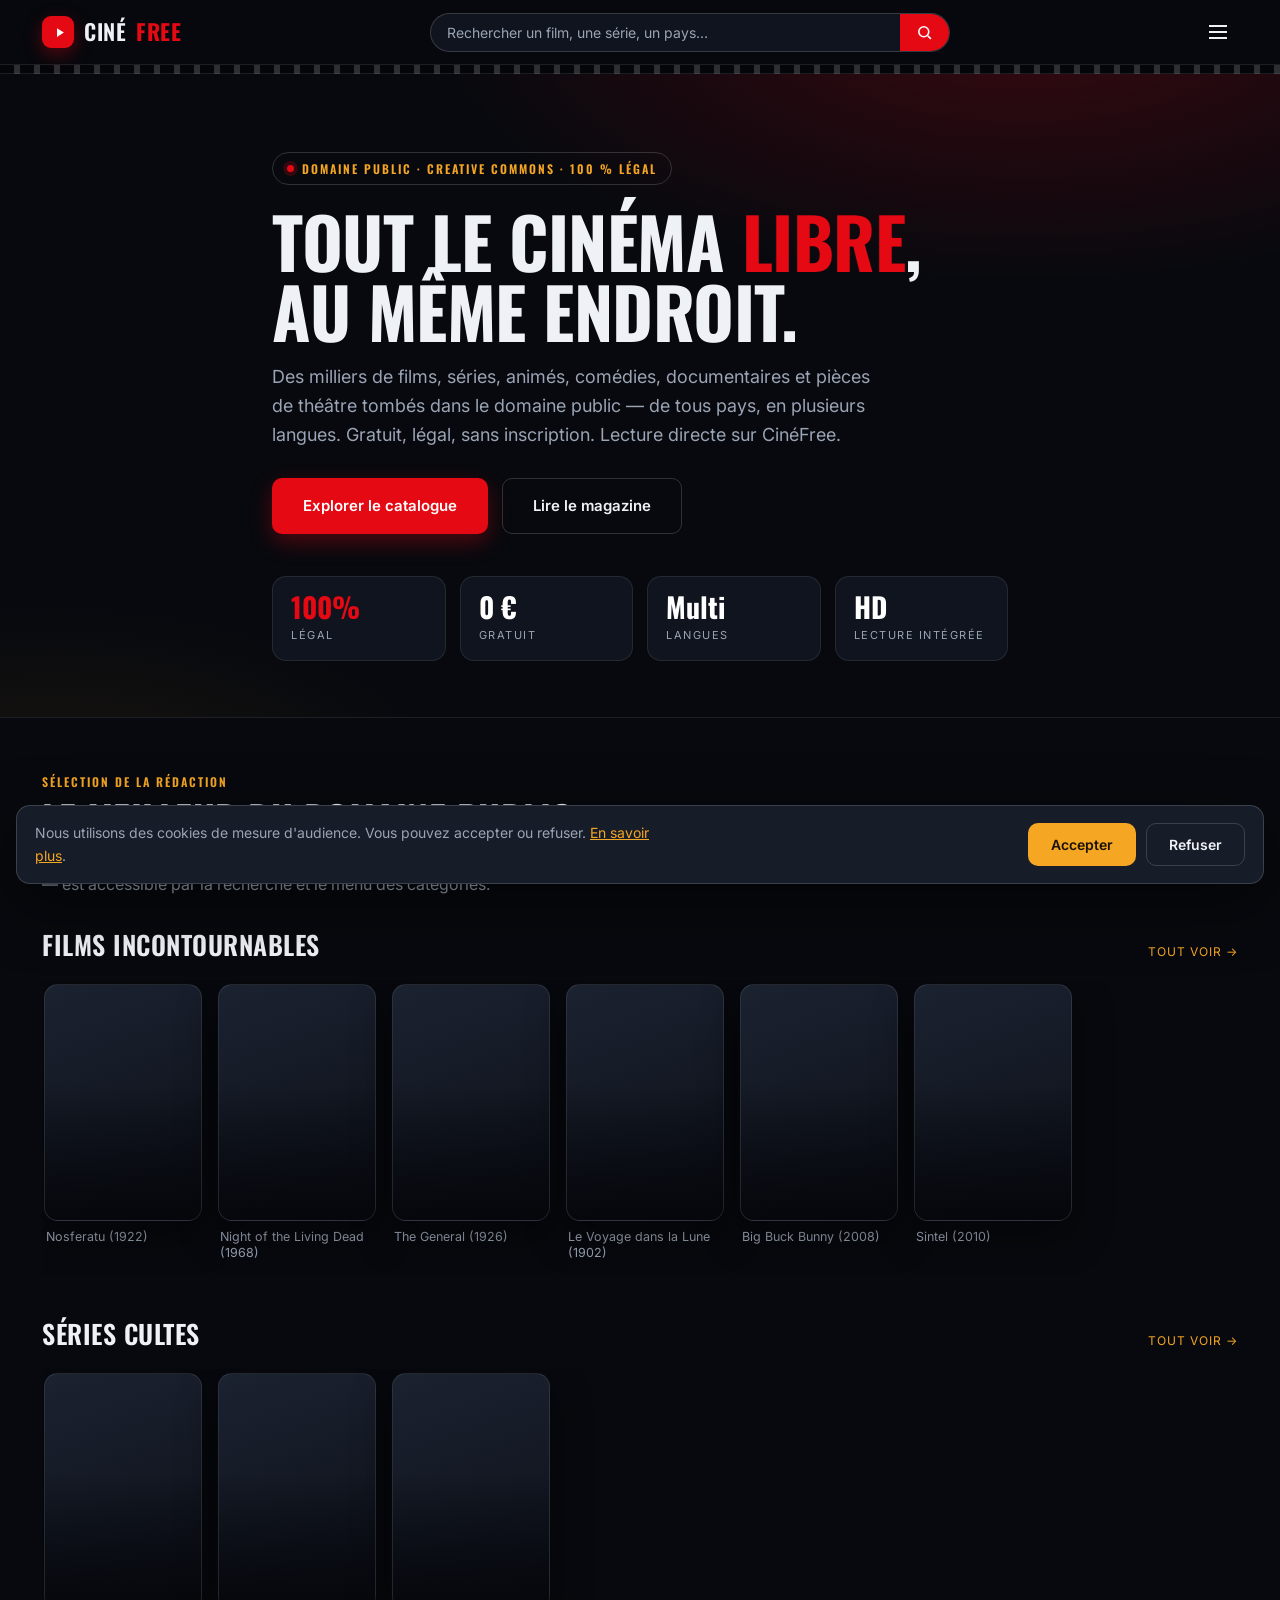
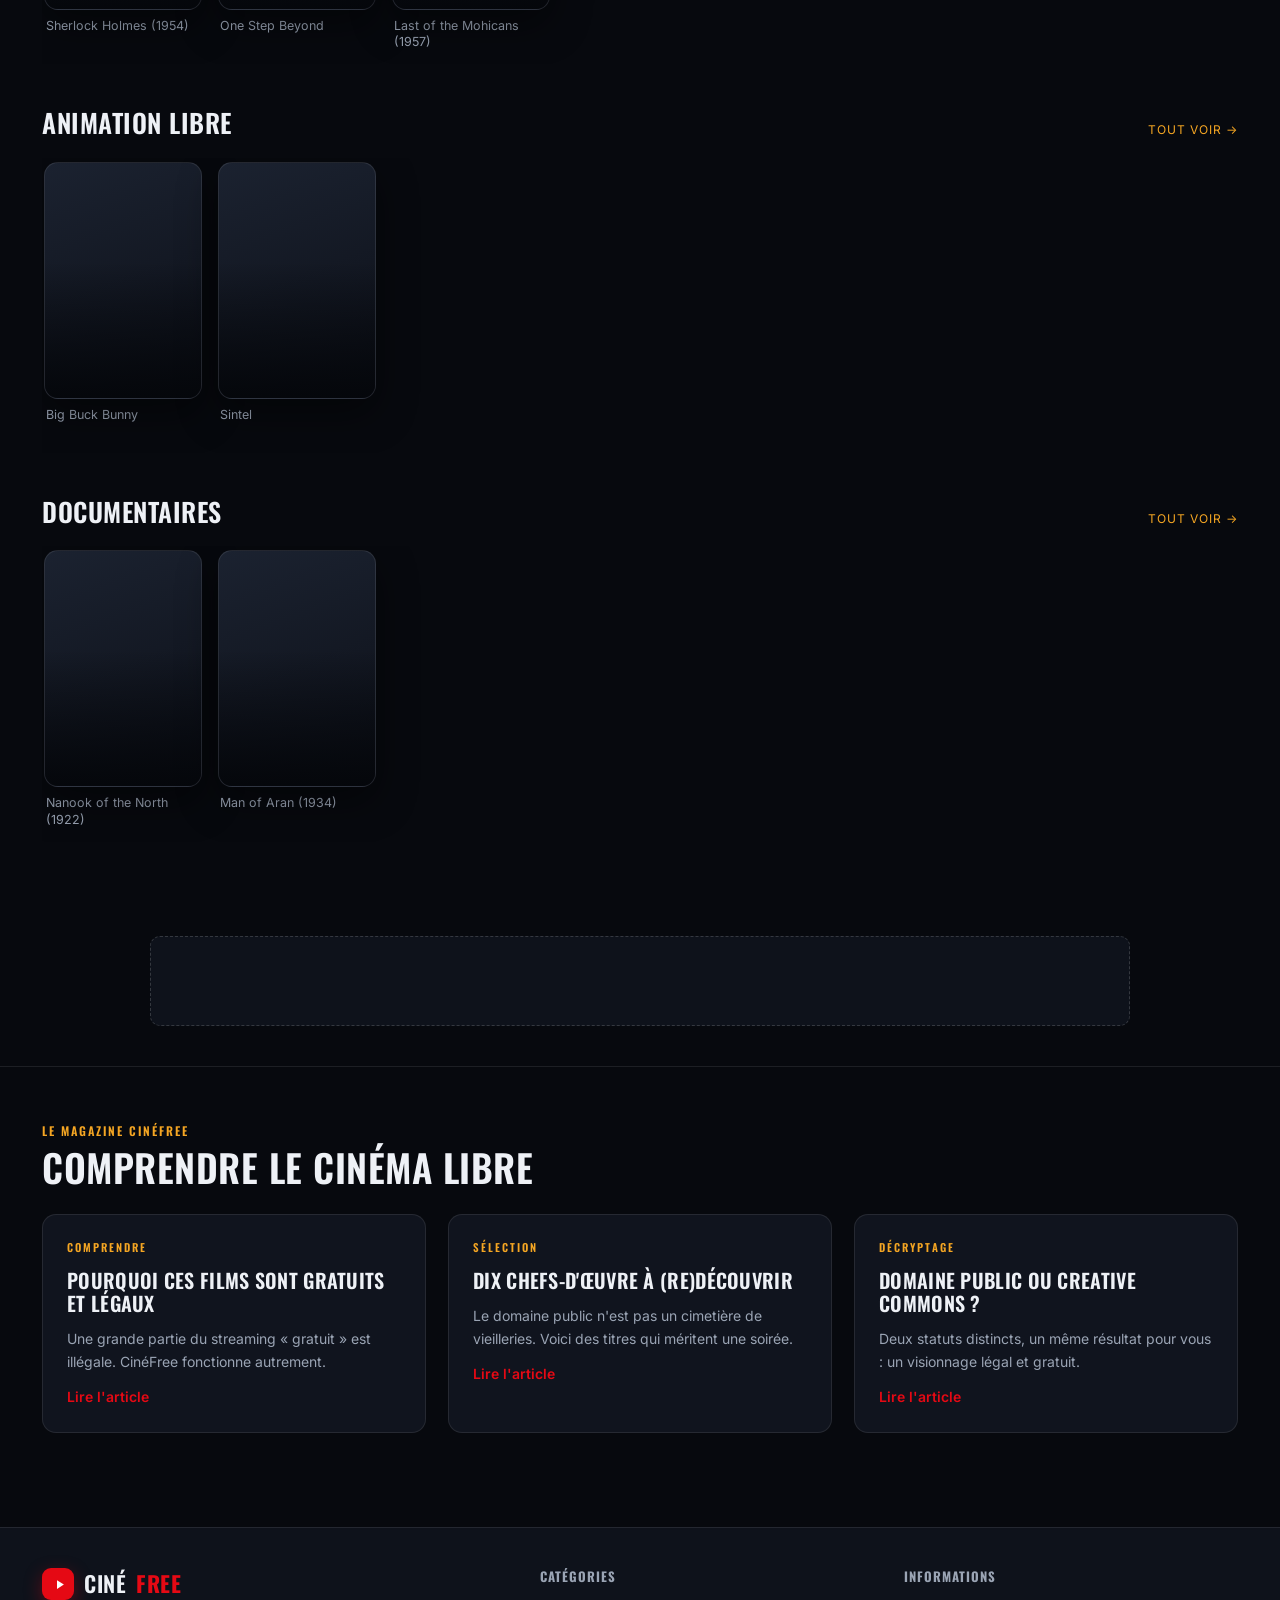
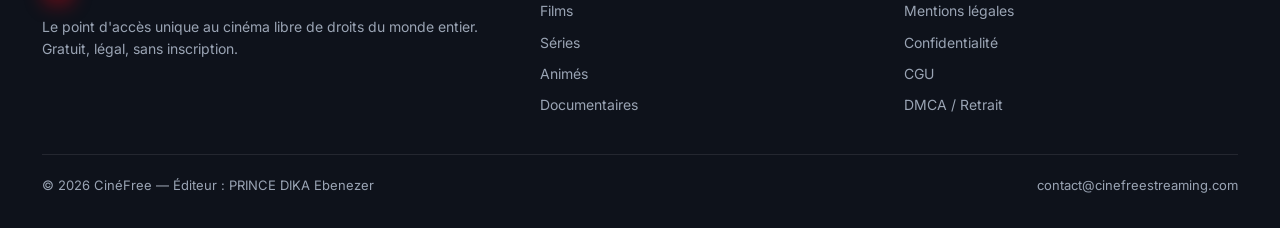
==== commit dac428f8: "Add files via upload" ====
--- a/index.html
+++ b/index.html
@@ -4,40 +4,59 @@
 <meta charset="UTF-8">
 <meta name="viewport" content="width=device-width, initial-scale=1.0, viewport-fit=cover">
 <meta name="theme-color" content="#07090E">
-<title>CinéFree — Films du domaine public en streaming gratuit &amp; légal</title>
-<meta name="description" content="Regardez gratuitement et légalement des films du domaine public et sous licence Creative Commons : classiques, cinéma muet, horreur, documentaires, animation. Sans inscription.">
+<title>CinéFree — Le cinéma libre du monde entier, gratuit &amp; légal</title>
+<meta name="description" content="CinéFree rassemble des milliers de films, séries, animés, comédies, documentaires et pièces de théâtre du domaine public, de tous pays et en plusieurs langues. Streaming gratuit, légal, sans inscription.">
 <meta name="robots" content="index, follow, max-image-preview:large">
 <link rel="canonical" href="https://cinefreestreaming.com/">
 <meta property="og:type" content="website">
-<meta property="og:title" content="CinéFree — Cinéma libre en streaming gratuit &amp; légal">
-<meta property="og:description" content="Films du domaine public et Creative Commons en streaming. 100% légal, sans inscription.">
+<meta property="og:title" content="CinéFree — Le cinéma libre du monde entier">
+<meta property="og:description" content="Des milliers de films libres de droits en streaming gratuit et légal.">
 <meta property="og:url" content="https://cinefreestreaming.com/">
 <link rel="icon" href="data:image/svg+xml,%3Csvg xmlns='http://www.w3.org/2000/svg' viewBox='0 0 100 100'%3E%3Crect width='100' height='100' rx='20' fill='%23E50914'/%3E%3Cpath d='M40 30 L70 50 L40 70 Z' fill='%23ffffff'/%3E%3C/svg%3E">
 <link rel="preconnect" href="https://fonts.googleapis.com">
 <link rel="preconnect" href="https://fonts.gstatic.com" crossorigin>
 <link href="https://fonts.googleapis.com/css2?family=Oswald:wght@400;500;600;700&family=Inter:wght@400;500;600&display=swap" rel="stylesheet">
 <script async src="https://pagead2.googlesyndication.com/pagead/js/adsbygoogle.js?client=ca-pub-2527584002466358" crossorigin="anonymous"></script>
-
 <style>
-:root{--bg:#07090E;--bg-2:#0E121B;--panel:#10141E;--panel-2:#161C28;--ink:#EEF1F6;--muted:#9AA4B4;--line:rgba(255,255,255,.09);--line-2:rgba(255,255,255,.16);--red:#E50914;--red-dark:#B20710;--amber:#F5A623;--radius:14px;--radius-sm:10px;--wrap:1180px;--display:"Oswald",system-ui,sans-serif;--body:"Inter",system-ui,sans-serif}
+:root{--bg:#07090E;--bg-2:#0E121B;--panel:#10141E;--panel-2:#161C28;--ink:#EEF1F6;--muted:#9AA4B4;--line:rgba(255,255,255,.09);--line-2:rgba(255,255,255,.16);--red:#E50914;--red-dark:#B20710;--amber:#F5A623;--radius:14px;--radius-sm:10px;--wrap:1240px;--display:"Oswald",system-ui,sans-serif;--body:"Inter",system-ui,sans-serif}
 *{box-sizing:border-box;margin:0;padding:0}
 html{scroll-behavior:smooth}
 body{font-family:var(--body);background:var(--bg);color:var(--ink);line-height:1.6;-webkit-font-smoothing:antialiased;overflow-x:hidden}
 a{color:inherit;text-decoration:none}
 img{max-width:100%;display:block}
+button{font-family:inherit}
 .wrap{max-width:var(--wrap);margin:0 auto;padding:0 22px;width:100%}
-header.site{position:sticky;top:0;z-index:60;background:rgba(7,9,14,.82);backdrop-filter:blur(14px);border-bottom:1px solid var(--line)}
-header.site .nav{display:flex;align-items:center;justify-content:space-between;height:66px}
-.brand{display:flex;align-items:center;gap:10px;font-family:var(--display);font-weight:600;font-size:24px;letter-spacing:.5px;text-transform:uppercase}
+/* Header */
+header.site{position:sticky;top:0;z-index:60;background:rgba(7,9,14,.9);backdrop-filter:blur(14px);border-bottom:1px solid var(--line)}
+header.site .nav{display:flex;align-items:center;gap:14px;height:64px}
+.brand{display:flex;align-items:center;gap:10px;font-family:var(--display);font-weight:600;font-size:22px;letter-spacing:.5px;text-transform:uppercase;cursor:pointer}
 .brand b{color:var(--red);font-weight:700}
-.brand .logo{width:34px;height:34px;border-radius:9px;background:var(--red);display:grid;place-items:center;box-shadow:0 6px 18px rgba(229,9,20,.35)}
-.brand .logo svg{width:16px;height:16px;margin-left:2px}
-.nav-links{display:flex;align-items:center;gap:28px}
-.nav-links a{font-size:14px;font-weight:500;color:var(--muted);letter-spacing:.3px;transition:color .18s}
-.nav-links a:hover{color:var(--ink)}
-.nav-toggle{display:none;background:none;border:0;color:var(--ink);font-size:24px;cursor:pointer;padding:4px 8px}
-.filmstrip{height:10px;background:repeating-linear-gradient(90deg,transparent 0 14px,rgba(255,255,255,.16) 14px 20px);background-color:#04060A;border-bottom:1px solid var(--line)}
-.btn{display:inline-flex;align-items:center;justify-content:center;gap:8px;font-family:var(--body);font-weight:600;font-size:14px;padding:12px 22px;border-radius:var(--radius-sm);border:1px solid transparent;cursor:pointer;transition:transform .12s,background .18s,border-color .18s;text-align:center}
+.brand .logo{width:32px;height:32px;border-radius:9px;background:var(--red);display:grid;place-items:center;box-shadow:0 6px 18px rgba(229,9,20,.35);flex-shrink:0}
+.brand .logo svg{width:15px;height:15px;margin-left:2px}
+.searchbar{flex:1;display:flex;max-width:520px;margin:0 auto;background:var(--panel);border:1px solid var(--line-2);border-radius:100px;overflow:hidden}
+.searchbar input{flex:1;background:none;border:0;color:var(--ink);padding:10px 16px;font-size:14px;font-family:var(--body);outline:none}
+.searchbar input::placeholder{color:var(--muted)}
+.searchbar button{background:var(--red);border:0;color:#fff;padding:0 16px;cursor:pointer;display:grid;place-items:center}
+.searchbar button svg{width:17px;height:17px}
+.burger{background:none;border:0;color:var(--ink);font-size:22px;cursor:pointer;padding:6px 8px;flex-shrink:0;display:grid;place-items:center}
+.burger svg{width:24px;height:24px}
+.filmstrip{height:9px;background:repeating-linear-gradient(90deg,transparent 0 14px,rgba(255,255,255,.16) 14px 20px);background-color:#04060A;border-bottom:1px solid var(--line)}
+/* Drawer */
+.drawer-ov{position:fixed;inset:0;background:rgba(4,6,10,.6);z-index:90;opacity:0;visibility:hidden;transition:.25s}
+.drawer-ov.open{opacity:1;visibility:visible}
+.drawer{position:fixed;top:0;left:0;bottom:0;width:300px;max-width:84vw;background:var(--panel-2);border-right:1px solid var(--line-2);z-index:91;transform:translateX(-100%);transition:transform .28s ease;overflow-y:auto;padding:22px}
+.drawer.open{transform:translateX(0)}
+.drawer h4{font-family:var(--display);text-transform:uppercase;letter-spacing:1.5px;font-size:12px;color:var(--muted);margin:22px 0 12px}
+.drawer h4:first-of-type{margin-top:6px}
+.drawer .dclose{position:absolute;top:14px;right:14px;background:none;border:0;color:var(--muted);font-size:24px;cursor:pointer}
+.drawer .dbrand{font-family:var(--display);text-transform:uppercase;font-size:20px;font-weight:600;letter-spacing:.5px;margin-bottom:4px}
+.drawer .dbrand b{color:var(--red)}
+.catbtn{display:flex;align-items:center;justify-content:space-between;width:100%;background:none;border:0;border-radius:10px;color:var(--ink);padding:11px 12px;font-size:15px;cursor:pointer;text-align:left;transition:background .15s}
+.catbtn:hover,.catbtn.active{background:rgba(255,255,255,.06)}
+.catbtn .cn{font-size:12px;color:var(--amber);font-family:var(--display);letter-spacing:.5px;background:rgba(245,166,35,.12);padding:2px 8px;border-radius:100px;min-width:34px;text-align:center}
+.dsel{width:100%;background:var(--panel);border:1px solid var(--line-2);color:var(--ink);border-radius:10px;padding:11px 12px;font-size:14px;font-family:var(--body)}
+/* Buttons */
+.btn{display:inline-flex;align-items:center;justify-content:center;gap:8px;font-weight:600;font-size:14px;padding:12px 22px;border-radius:var(--radius-sm);border:1px solid transparent;cursor:pointer;transition:transform .12s,background .18s,border-color .18s}
 .btn:active{transform:translateY(1px)}
 .btn-primary{background:var(--red);color:#fff;box-shadow:0 8px 22px rgba(229,9,20,.32)}
 .btn-primary:hover{background:var(--red-dark)}
@@ -45,70 +64,87 @@
 .btn-ghost{background:transparent;border-color:var(--line-2);color:var(--ink)}
 .btn-ghost:hover{border-color:#fff;background:rgba(255,255,255,.04)}
 .btn-lg{padding:15px 30px;font-size:15px}
-.hero{position:relative;padding:90px 0 64px;overflow:hidden}
-.hero::before{content:"";position:absolute;inset:0;z-index:-2;background:radial-gradient(1000px 460px at 78% -10%,rgba(229,9,20,.22),transparent 60%),radial-gradient(720px 400px at 6% 120%,rgba(245,166,35,.10),transparent 60%)}
-.hero-inner{max-width:760px}
+/* Hero */
+.hero{position:relative;padding:78px 0 56px;overflow:hidden}
+.hero::before{content:"";position:absolute;inset:0;z-index:-2;background:radial-gradient(1000px 460px at 80% -10%,rgba(229,9,20,.22),transparent 60%),radial-gradient(720px 400px at 4% 120%,rgba(245,166,35,.10),transparent 60%)}
+.hero-inner{max-width:780px}
 .eyebrow{display:inline-flex;align-items:center;gap:8px;font-family:var(--display);text-transform:uppercase;letter-spacing:2px;font-size:12px;font-weight:600;color:var(--amber);border:1px solid var(--line-2);padding:6px 14px;border-radius:100px;margin-bottom:20px}
 .eyebrow .dot{width:7px;height:7px;border-radius:50%;background:var(--red);box-shadow:0 0 0 4px rgba(229,9,20,.2)}
-.hero h1{font-family:var(--display);font-weight:700;font-size:clamp(40px,7.5vw,72px);line-height:1;letter-spacing:-.5px;text-transform:uppercase;margin-bottom:18px}
+.hero h1{font-family:var(--display);font-weight:700;font-size:clamp(38px,7vw,70px);line-height:1;letter-spacing:-.5px;text-transform:uppercase;margin-bottom:18px}
 .hero h1 em{color:var(--red);font-style:normal}
-.hero p.lead{font-size:18px;color:var(--muted);max-width:580px;margin-bottom:30px}
-.hero-cta{display:flex;gap:14px;flex-wrap:wrap;margin-bottom:44px}
+.hero p.lead{font-size:18px;color:var(--muted);max-width:600px;margin-bottom:28px}
+.hero-cta{display:flex;gap:14px;flex-wrap:wrap;margin-bottom:42px}
 .stats{display:flex;gap:14px;flex-wrap:wrap}
-.stat{flex:1;min-width:120px;background:var(--panel);border:1px solid var(--line);border-radius:var(--radius);padding:18px 20px}
-.stat .v{font-family:var(--display);font-weight:700;font-size:30px;line-height:1;color:#fff}
+.stat{flex:1;min-width:120px;background:var(--panel);border:1px solid var(--line);border-radius:var(--radius);padding:16px 18px}
+.stat .v{font-family:var(--display);font-weight:700;font-size:28px;line-height:1;color:#fff}
 .stat .v.red{color:var(--red)}
-.stat .l{font-size:12px;color:var(--muted);text-transform:uppercase;letter-spacing:1.5px;margin-top:6px}
-.section{padding:60px 0;border-top:1px solid var(--line)}
-.section-head{margin-bottom:30px}
-.section-head h2{font-family:var(--display);text-transform:uppercase;letter-spacing:.5px;font-size:clamp(28px,4.4vw,40px);font-weight:600;line-height:1.04}
+.stat .l{font-size:11px;color:var(--muted);text-transform:uppercase;letter-spacing:1.5px;margin-top:6px}
+/* Sections */
+.section{padding:54px 0;border-top:1px solid var(--line)}
+.section-head{margin-bottom:26px}
+.section-head h2{font-family:var(--display);text-transform:uppercase;letter-spacing:.5px;font-size:clamp(26px,4vw,38px);font-weight:600;line-height:1.04}
 .kicker{font-family:var(--display);text-transform:uppercase;letter-spacing:2px;color:var(--amber);font-size:12px;font-weight:600;margin-bottom:8px;display:block}
-.section-head p{color:var(--muted);max-width:560px;margin-top:8px}
-.rails{display:flex;flex-direction:column;gap:40px}
+.section-head p{color:var(--muted);max-width:600px;margin-top:8px}
+/* Rails */
+.rails{display:flex;flex-direction:column;gap:38px}
 .rail-head{display:flex;align-items:baseline;justify-content:space-between;gap:16px;margin-bottom:14px}
 .rail-head h3{font-family:var(--display);text-transform:uppercase;letter-spacing:.5px;font-size:clamp(19px,3vw,26px);font-weight:600}
-.rail-head .count{font-size:12px;color:var(--muted);text-transform:uppercase;letter-spacing:1px;white-space:nowrap}
+.rail-head .more{font-size:12px;color:var(--amber);text-transform:uppercase;letter-spacing:1px;background:none;border:0;cursor:pointer;white-space:nowrap}
 .rail-track{display:flex;gap:16px;overflow-x:auto;scroll-snap-type:x mandatory;padding:4px 2px 14px;-webkit-overflow-scrolling:touch;scrollbar-width:thin;scrollbar-color:var(--line-2) transparent}
 .rail-track::-webkit-scrollbar{height:8px}
 .rail-track::-webkit-scrollbar-thumb{background:var(--line-2);border-radius:8px}
-.rail-card{flex:0 0 auto;width:158px;scroll-snap-align:start;display:flex;flex-direction:column;gap:8px;transition:transform .18s}
+.rail-card{flex:0 0 auto;width:158px;scroll-snap-align:start;display:flex;flex-direction:column;gap:8px;cursor:pointer;transition:transform .18s}
 .rail-card:hover{transform:translateY(-5px)}
 .poster{position:relative;aspect-ratio:2/3;width:100%;border-radius:var(--radius);overflow:hidden;background:linear-gradient(160deg,#1b2230,#0c0f17);border:1px solid var(--line);box-shadow:0 14px 40px rgba(0,0,0,.45)}
 .poster img{position:absolute;inset:0;width:100%;height:100%;object-fit:cover;transition:transform .5s ease,filter .3s}
-.rail-card:hover .poster img{transform:scale(1.06);filter:brightness(.7)}
+.rail-card:hover .poster img{transform:scale(1.06);filter:brightness(.65)}
 .poster .grad{position:absolute;inset:0;background:linear-gradient(180deg,transparent 42%,rgba(4,6,10,.92));z-index:1}
 .poster.noimg img{display:none}
-.poster .badge-cc{position:absolute;top:9px;left:9px;z-index:3;font-family:var(--display);font-size:10px;font-weight:600;letter-spacing:1px;text-transform:uppercase;background:var(--amber);color:#1a1205;padding:3px 8px;border-radius:6px}
+.poster .badge{position:absolute;top:9px;left:9px;z-index:3;font-family:var(--display);font-size:10px;font-weight:600;letter-spacing:1px;text-transform:uppercase;background:var(--amber);color:#1a1205;padding:3px 8px;border-radius:6px}
 .poster .play{position:absolute;inset:0;z-index:3;display:grid;place-items:center;opacity:0;transition:opacity .22s}
 .poster .play span{width:54px;height:54px;border-radius:50%;background:var(--red);display:grid;place-items:center;box-shadow:0 10px 30px rgba(229,9,20,.5);transform:scale(.85);transition:transform .22s}
 .poster .play span svg{width:22px;height:22px;margin-left:3px}
 .rail-card:hover .play{opacity:1}.rail-card:hover .play span{transform:scale(1)}
 .poster .cap{position:absolute;left:0;right:0;bottom:0;z-index:2;padding:12px}
 .poster .cap .yr{font-family:var(--display);font-size:11px;letter-spacing:2px;color:var(--amber);text-transform:uppercase}
-.poster .cap .ti{font-family:var(--display);font-size:16px;font-weight:600;text-transform:uppercase;line-height:1.05;margin-top:2px;color:#fff}
 .rc-title{font-size:12.5px;color:var(--muted);line-height:1.3;padding:0 2px;display:-webkit-box;-webkit-line-clamp:2;-webkit-box-orient:vertical;overflow:hidden;min-height:32px}
 .rail-skel{flex:0 0 auto;width:158px}
-.rail-skel .sk{aspect-ratio:2/3;width:100%;border-radius:var(--radius);background:linear-gradient(100deg,#10141e 30%,#1a2130 50%,#10141e 70%);background-size:200% 100%;animation:shimmer 1.3s infinite;border:1px solid var(--line)}
+.sk{aspect-ratio:2/3;width:100%;border-radius:var(--radius);background:linear-gradient(100deg,#10141e 30%,#1a2130 50%,#10141e 70%);background-size:200% 100%;animation:shimmer 1.3s infinite;border:1px solid var(--line)}
 @keyframes shimmer{from{background-position:200% 0}to{background-position:-200% 0}}
-.ad-slot{margin:42px auto;max-width:980px;min-height:90px;border:1px dashed var(--line-2);border-radius:var(--radius-sm);display:grid;place-items:center;color:var(--muted);font-size:12px;letter-spacing:1px;text-transform:uppercase;background:var(--bg-2)}
+/* Browse grid */
+#browse{display:none}
+.browse-bar{display:flex;align-items:center;justify-content:space-between;gap:14px;flex-wrap:wrap;margin-bottom:24px}
+.browse-bar h2{font-family:var(--display);text-transform:uppercase;letter-spacing:.5px;font-size:clamp(24px,4vw,34px);font-weight:600}
+.browse-bar .sub{color:var(--muted);font-size:13px;margin-top:4px}
+.browse-tools{display:flex;align-items:center;gap:10px}
+.browse-tools select{background:var(--panel);border:1px solid var(--line-2);color:var(--ink);border-radius:10px;padding:9px 12px;font-size:13px;font-family:var(--body)}
+.grid{display:grid;grid-template-columns:repeat(auto-fill,minmax(150px,1fr));gap:18px}
+.grid .rail-card{width:auto}
+.load-wrap{display:flex;justify-content:center;margin:34px 0 4px}
+.empty{color:var(--muted);text-align:center;padding:50px 0}
+/* Ads */
+.ad-slot{margin:40px auto;max-width:980px;min-height:90px;border:1px dashed var(--line-2);border-radius:var(--radius-sm);display:grid;place-items:center;color:var(--muted);font-size:12px;letter-spacing:1px;text-transform:uppercase;background:var(--bg-2)}
 .ad-slot ins{display:block;width:100%}
-.grid-mag{display:grid;grid-template-columns:repeat(3,1fr);gap:24px}
-.article-card{background:var(--panel);border:1px solid var(--line);border-radius:var(--radius);padding:26px;display:flex;flex-direction:column;gap:14px}
+/* Magazine */
+.grid-mag{display:grid;grid-template-columns:repeat(3,1fr);gap:22px}
+.article-card{background:var(--panel);border:1px solid var(--line);border-radius:var(--radius);padding:24px;display:flex;flex-direction:column;gap:13px}
 .article-card .tag{font-family:var(--display);text-transform:uppercase;letter-spacing:2px;font-size:11px;color:var(--amber);font-weight:600}
-.article-card h3{font-family:var(--display);font-size:21px;font-weight:600;line-height:1.15;text-transform:uppercase;letter-spacing:.3px}
-.article-card>p{font-size:14.5px;color:var(--muted)}
+.article-card h3{font-family:var(--display);font-size:20px;font-weight:600;line-height:1.15;text-transform:uppercase;letter-spacing:.3px}
+.article-card>p{font-size:14px;color:var(--muted)}
 .article-card details summary{cursor:pointer;color:var(--red);font-weight:600;font-size:14px;list-style:none}
 .article-card details summary::-webkit-details-marker{display:none}
 .article-card details[open] summary{margin-bottom:12px}
-.article-card details p{margin-bottom:12px;color:#cfd6e2;font-size:14.5px}
+.article-card details p{margin-bottom:12px;color:#cfd6e2;font-size:14px}
+/* Footer */
 footer.site{border-top:1px solid var(--line);background:var(--bg-2);margin-top:40px}
-footer.site .wrap{padding-top:40px;padding-bottom:34px}
-.foot-cols{display:grid;grid-template-columns:1.4fr 1fr 1fr;gap:30px;margin-bottom:30px}
-.foot-cols h4{font-family:var(--display);text-transform:uppercase;letter-spacing:1px;font-size:13px;margin-bottom:14px;color:var(--muted)}
-.foot-cols a{display:block;color:var(--muted);font-size:14px;margin-bottom:9px}
+footer.site .wrap{padding-top:38px;padding-bottom:32px}
+.foot-cols{display:grid;grid-template-columns:1.4fr 1fr 1fr;gap:30px;margin-bottom:28px}
+.foot-cols h4{font-family:var(--display);text-transform:uppercase;letter-spacing:1px;font-size:13px;margin-bottom:13px;color:var(--muted)}
+.foot-cols a{display:block;color:var(--muted);font-size:14px;margin-bottom:9px;cursor:pointer}
 .foot-cols a:hover{color:var(--ink)}
 .foot-cols p{color:var(--muted);font-size:14px}
-.foot-bottom{display:flex;align-items:center;justify-content:space-between;gap:14px;flex-wrap:wrap;border-top:1px solid var(--line);padding-top:22px;color:var(--muted);font-size:13px}
+.foot-bottom{display:flex;align-items:center;justify-content:space-between;gap:14px;flex-wrap:wrap;border-top:1px solid var(--line);padding-top:20px;color:var(--muted);font-size:13px}
+/* Cookie + modals */
 .cookie-banner{position:fixed;left:16px;right:16px;bottom:16px;z-index:80;background:var(--panel-2);border:1px solid var(--line-2);border-radius:var(--radius);padding:16px 18px;box-shadow:0 20px 60px rgba(0,0,0,.5);display:none}
 .cookie-banner.show{display:block}
 .cookie-inner{display:flex;align-items:center;justify-content:space-between;gap:18px;flex-wrap:wrap;max-width:var(--wrap);margin:0 auto}
@@ -118,18 +154,34 @@
 .modal-overlay{position:fixed;inset:0;z-index:100;display:none;align-items:center;justify-content:center;padding:20px;background:rgba(4,6,10,.74);backdrop-filter:blur(4px)}
 .modal-overlay.show{display:flex}
 .modal{background:var(--panel-2);border:1px solid var(--line-2);border-radius:var(--radius);max-width:440px;width:100%;padding:30px 28px;text-align:center;position:relative;box-shadow:0 30px 80px rgba(0,0,0,.6)}
-.modal .m-icon{width:52px;height:52px;border-radius:14px;background:var(--red);display:grid;place-items:center;margin:0 auto 16px;box-shadow:0 8px 24px rgba(229,9,20,.4)}
+.modal .m-icon{width:52px;height:52px;border-radius:14px;background:var(--red);display:grid;place-items:center;margin:0 auto 16px}
 .modal .m-icon svg{width:24px;height:24px}
 .modal h3{font-family:var(--display);text-transform:uppercase;letter-spacing:.5px;font-size:24px;font-weight:600;margin-bottom:10px}
 .modal p{color:var(--muted);font-size:15px;margin-bottom:22px}
 .modal .modal-actions{display:flex;flex-direction:column;gap:10px}
 .modal .m-close{position:absolute;top:12px;right:14px;background:none;border:0;color:var(--muted);font-size:22px;cursor:pointer;line-height:1}
+/* Player */
+.player-ov{position:fixed;inset:0;z-index:120;display:none;align-items:center;justify-content:center;padding:18px;background:rgba(3,4,8,.92);backdrop-filter:blur(6px)}
+.player-ov.show{display:flex}
+.player-box{width:100%;max-width:960px}
+.player-top{display:flex;align-items:center;justify-content:space-between;gap:14px;margin-bottom:12px}
+.player-top h3{font-family:var(--display);text-transform:uppercase;letter-spacing:.5px;font-size:18px;font-weight:600;color:#fff;line-height:1.2}
+.player-top .pc{background:none;border:1px solid var(--line-2);color:#fff;width:40px;height:40px;border-radius:50%;font-size:22px;cursor:pointer;flex-shrink:0}
+.player-frame{position:relative;width:100%;aspect-ratio:16/9;background:#000;border-radius:12px;overflow:hidden;border:1px solid var(--line-2)}
+.player-frame iframe{position:absolute;inset:0;width:100%;height:100%;border:0}
+.player-note{color:var(--muted);font-size:12px;margin-top:10px;text-align:center}
+.player-note a{color:var(--amber)}
 @media(max-width:900px){.grid-mag{grid-template-columns:1fr}.foot-cols{grid-template-columns:1fr 1fr}}
 @media(max-width:640px){
-.nav-links{position:fixed;top:66px;left:0;right:0;background:rgba(7,9,14,.97);backdrop-filter:blur(14px);flex-direction:column;gap:0;padding:8px 0;border-bottom:1px solid var(--line);transform:translateY(-130%);transition:transform .25s ease}
-.nav-links.open{transform:translateY(0)}.nav-links a{padding:14px 22px;width:100%;font-size:16px}.nav-toggle{display:block}
-.rail-card,.rail-skel{width:138px}.foot-cols{grid-template-columns:1fr}.hero{padding:60px 0 48px}.section{padding:46px 0}.stat .v{font-size:24px}
-.cookie-inner{flex-direction:column;align-items:flex-start}.cookie-actions{width:100%}.cookie-actions .btn{flex:1}}
+  header.site .nav{flex-wrap:wrap;height:auto;padding:10px 0;gap:10px}
+  .searchbar{order:3;flex-basis:100%;max-width:none}
+  .brand{font-size:20px}
+  .rail-card,.rail-skel{width:132px}
+  .grid{grid-template-columns:repeat(2,1fr);gap:14px}
+  .foot-cols{grid-template-columns:1fr}
+  .hero{padding:56px 0 44px}.section{padding:42px 0}.stat .v{font-size:23px}
+  .cookie-inner{flex-direction:column;align-items:flex-start}.cookie-actions{width:100%}.cookie-actions .btn{flex:1}
+}
 @media(prefers-reduced-motion:reduce){*{animation:none!important;transition:none!important;scroll-behavior:auto}}
 </style>
 </head>
@@ -137,103 +189,124 @@
 
 <header class="site">
   <div class="wrap nav">
-    <a href="/" class="brand"><span class="logo"><svg viewBox="0 0 24 24" fill="#fff"><path d="M8 5v14l11-7z"/></svg></span>Ciné<b>Free</b></a>
-    <nav class="nav-links" id="nav-links">
-      <a href="#catalogue">Catalogue</a>
-      <a href="#magazine">Magazine</a>
-      <a href="/faire-un-don.html">Faire un don</a>
-      <a href="/contact.html">Contact</a>
-    </nav>
-    <button class="nav-toggle" id="nav-toggle" aria-label="Menu">&#9776;</button>
+    <div class="brand" id="home-link"><span class="logo"><svg viewBox="0 0 24 24" fill="#fff"><path d="M8 5v14l11-7z"/></svg></span>Ciné<b>Free</b></div>
+    <form class="searchbar" id="searchform">
+      <input id="searchinput" type="search" placeholder="Rechercher un film, une série, un pays…" aria-label="Rechercher">
+      <button type="submit" aria-label="Rechercher"><svg viewBox="0 0 24 24" fill="none" stroke="#fff" stroke-width="2.2"><circle cx="11" cy="11" r="7"/><path d="M21 21l-4.3-4.3"/></svg></button>
+    </form>
+    <button class="burger" id="burger" aria-label="Menu catégories"><svg viewBox="0 0 24 24" fill="none" stroke="currentColor" stroke-width="2"><path d="M3 6h18M3 12h18M3 18h18"/></svg></button>
   </div>
 </header>
 <div class="filmstrip"></div>
 
-<section class="hero">
-  <div class="wrap hero-inner">
-    <span class="eyebrow"><span class="dot"></span>Domaine public · Creative Commons · 100 % légal</span>
-    <h1>Le cinéma <em>libre</em>, gratuit pour tous.</h1>
-    <p class="lead">Des milliers de films, séries, comédies et documentaires tombés dans le domaine public. Pas d'abonnement, pas d'inscription : appuyez sur lecture.</p>
-    <div class="hero-cta">
-      <a href="#catalogue" class="btn btn-primary btn-lg">Voir le catalogue</a>
-      <a href="#magazine" class="btn btn-ghost btn-lg">Lire le magazine</a>
+<!-- Drawer -->
+<div class="drawer-ov" id="drawer-ov"></div>
+<aside class="drawer" id="drawer" aria-label="Catégories">
+  <button class="dclose" id="dclose" aria-label="Fermer">&times;</button>
+  <div class="dbrand">Ciné<b>Free</b></div>
+  <p style="color:var(--muted);font-size:13px;margin-bottom:6px">Le cinéma libre du monde entier</p>
+  <h4>Langue</h4>
+  <select class="dsel" id="langsel">
+    <option value="">Toutes les langues</option>
+    <option value="French">Français</option>
+    <option value="English">Anglais</option>
+    <option value="Spanish">Espagnol</option>
+    <option value="German">Allemand</option>
+    <option value="Italian">Italien</option>
+    <option value="Russian">Russe</option>
+    <option value="Japanese">Japonais</option>
+    <option value="Silent">Muet</option>
+  </select>
+  <h4>Catégories</h4>
+  <div id="catlist"></div>
+</aside>
+
+<!-- Home view -->
+<div id="home-view">
+  <section class="hero">
+    <div class="wrap hero-inner">
+      <span class="eyebrow"><span class="dot"></span>Domaine public · Creative Commons · 100 % légal</span>
+      <h1>Tout le cinéma <em>libre</em>, au même endroit.</h1>
+      <p class="lead">Des milliers de films, séries, animés, comédies, documentaires et pièces de théâtre tombés dans le domaine public — de tous pays, en plusieurs langues. Gratuit, légal, sans inscription. Lecture directe sur CinéFree.</p>
+      <div class="hero-cta">
+        <button class="btn btn-primary btn-lg" id="explore-btn">Explorer le catalogue</button>
+        <a href="#magazine" class="btn btn-ghost btn-lg">Lire le magazine</a>
+      </div>
+      <div class="stats">
+        <div class="stat"><div class="v red">100%</div><div class="l">Légal</div></div>
+        <div class="stat"><div class="v">0 €</div><div class="l">Gratuit</div></div>
+        <div class="stat"><div class="v">Multi</div><div class="l">Langues</div></div>
+        <div class="stat"><div class="v">HD</div><div class="l">Lecture intégrée</div></div>
+      </div>
     </div>
-    <div class="stats">
-      <div class="stat"><div class="v red">100%</div><div class="l">Légal</div></div>
-      <div class="stat"><div class="v">0 €</div><div class="l">Gratuit</div></div>
-      <div class="stat"><div class="v">Sans</div><div class="l">Inscription</div></div>
-      <div class="stat"><div class="v">HD</div><div class="l">Qualité</div></div>
+  </section>
+
+  <section class="section" id="catalogue">
+    <div class="wrap">
+      <div class="section-head" id="curated-head">
+        <span class="kicker">Sélection de la rédaction</span>
+        <h2>Le meilleur du domaine public</h2>
+        <p>Notre vitrine pour les connaisseurs. Le catalogue complet — des milliers de titres — est accessible par la recherche et le menu des catégories.</p>
+      </div>
+      <div class="rails" id="curated"></div>
+
+      <!-- Browse / résultats -->
+      <div id="browse">
+        <div class="browse-bar">
+          <div>
+            <h2 id="browse-title">Catalogue</h2>
+            <div class="sub" id="browse-sub"></div>
+          </div>
+          <div class="browse-tools">
+            <select id="sortsel" aria-label="Trier">
+              <option value="downloads desc">Plus vus</option>
+              <option value="avg_rating desc">Mieux notés</option>
+              <option value="addeddate desc">Plus récents</option>
+              <option value="titleSorter asc">A → Z</option>
+            </select>
+          </div>
+        </div>
+        <div class="grid" id="browse-grid"></div>
+        <div class="load-wrap"><button class="btn btn-ghost btn-lg" id="loadmore" style="display:none">Charger plus</button></div>
+      </div>
+    </div>
+  </section>
+
+  <div class="wrap">
+    <div class="ad-slot">
+      <ins class="adsbygoogle" style="display:block" data-ad-client="ca-pub-2527584002466358" data-ad-slot="0000000000" data-ad-format="auto" data-full-width-responsive="true"></ins>
+      <script>(adsbygoogle = window.adsbygoogle || []).push({});</script>
     </div>
   </div>
-</section>
-
-<section class="section" id="catalogue">
-  <div class="wrap">
-    <div class="section-head">
-      <span class="kicker">Catalogue en accès libre</span>
-      <h2>Les meilleurs du domaine public</h2>
-      <p>Films, séries, documentaires et théâtre — les plus vus et les mieux notés, mis à jour automatiquement. Chaque affiche ouvre la lecture sur Internet Archive.</p>
+
+  <section class="section" id="magazine">
+    <div class="wrap">
+      <div class="section-head"><span class="kicker">Le magazine CinéFree</span><h2>Comprendre le cinéma libre</h2></div>
+      <div class="grid-mag">
+        <article class="article-card"><span class="tag">Comprendre</span><h3>Pourquoi ces films sont gratuits et légaux</h3><p>Une grande partie du streaming « gratuit » est illégale. CinéFree fonctionne autrement.</p>
+          <details><summary>Lire l'article</summary><p>Le droit d'auteur n'est pas éternel. En France, une œuvre est protégée toute la vie de son auteur, puis 70 ans après son décès. Au-delà, elle tombe dans le domaine public : un bien commun que chacun peut diffuser sans autorisation. C'est ce qui rend libres les chefs-d'œuvre du muet et nombre de classiques.</p><p>CinéFree ne référence que des œuvres du domaine public ou sous licence ouverte, en s'appuyant sur les archives publiques d'Internet Archive. Chaque titre est lisible directement ici, en toute légalité.</p></details>
+        </article>
+        <article class="article-card"><span class="tag">Sélection</span><h3>Dix chefs-d'œuvre à (re)découvrir</h3><p>Le domaine public n'est pas un cimetière de vieilleries. Voici des titres qui méritent une soirée.</p>
+          <details><summary>Lire l'article</summary><p>« Le Voyage dans la Lune » de Méliès (1902) a inventé la science-fiction. « Nosferatu » de Murnau (1922) reste l'une des adaptations les plus inquiétantes de Dracula. « The General » de Buster Keaton (1926) impressionne encore par ses cascades réelles.</p><p>Côté frissons, « Night of the Living Dead » de Romero (1968) a fondé le film de zombie moderne, et grâce aux licences Creative Commons, « Big Buck Bunny » et « Sintel » prouvent qu'une animation libre peut être superbe.</p></details>
+        </article>
+        <article class="article-card"><span class="tag">Décryptage</span><h3>Domaine public ou Creative Commons ?</h3><p>Deux statuts distincts, un même résultat pour vous : un visionnage légal et gratuit.</p>
+          <details><summary>Lire l'article</summary><p>Le domaine public concerne les œuvres dont la protection a expiré. Les licences Creative Commons s'appliquent à des œuvres encore protégées dont l'auteur autorise certains usages (BY = créditer, NC = pas de commercial, etc.).</p><p>Pour le spectateur, les deux mènent au même résultat : un visionnage parfaitement légal et gratuit. C'est l'éditeur qui vérifie les conditions de chaque œuvre.</p></details>
+        </article>
+      </div>
     </div>
-
-    <div class="rails" id="rails"></div>
-  </div>
-</section>
-
-<div class="wrap">
-  <div class="ad-slot">
-    <ins class="adsbygoogle" style="display:block" data-ad-client="ca-pub-2527584002466358" data-ad-slot="0000000000" data-ad-format="auto" data-full-width-responsive="true"></ins>
-    <script>(adsbygoogle = window.adsbygoogle || []).push({});</script>
-  </div>
+  </section>
 </div>
-
-<section class="section" id="magazine">
-  <div class="wrap">
-    <div class="section-head">
-      <span class="kicker">Le magazine CinéFree</span>
-      <h2>Comprendre le cinéma libre</h2>
-    </div>
-    <div class="grid-mag">
-      <article class="article-card">
-        <span class="tag">Comprendre</span>
-        <h3>Pourquoi ces films sont gratuits et légaux</h3>
-        <p>Une grande partie du streaming « gratuit » est illégale. CinéFree fonctionne autrement.</p>
-        <details><summary>Lire l'article</summary>
-          <p>Le droit d'auteur n'est pas éternel. En France, une œuvre est protégée toute la vie de son auteur, puis soixante-dix ans après son décès. Au-delà, elle « tombe » dans le domaine public : elle devient un bien commun que chacun peut copier, diffuser ou projeter sans autorisation ni redevance. C'est ce qui rend libres les chefs-d'œuvre du muet et certains classiques dont les droits n'ont pas été renouvelés.</p>
-          <p>Aux États-Unis, beaucoup de films d'avant 1929 sont libres, et d'autres le sont devenus par accident, faute de renouvellement du copyright. C'est le cas de « Night of the Living Dead », tombé dans le domaine public car la mention de copyright avait été oubliée. Chez CinéFree, chaque film est vérifié et s'appuie sur les archives publiques d'Internet Archive.</p>
-        </details>
-      </article>
-      <article class="article-card">
-        <span class="tag">Sélection</span>
-        <h3>Dix chefs-d'œuvre à (re)découvrir</h3>
-        <p>Le domaine public n'est pas un cimetière de vieilleries. Voici des titres qui méritent une soirée.</p>
-        <details><summary>Lire l'article</summary>
-          <p>« Le Voyage dans la Lune » de Méliès (1902) a inventé le cinéma de science-fiction. « Nosferatu » de Murnau (1922) reste l'une des adaptations les plus inquiétantes de Dracula. Côté rire, « The General » de Buster Keaton (1926) impressionne encore par ses cascades réelles.</p>
-          <p>Côté frissons, « Night of the Living Dead » de Romero (1968) a fondé le film de zombie moderne. Et grâce aux licences Creative Commons, « Big Buck Bunny » et « Sintel » de la Blender Foundation prouvent qu'un studio indépendant peut offrir gratuitement une animation de grande qualité.</p>
-        </details>
-      </article>
-      <article class="article-card">
-        <span class="tag">Décryptage</span>
-        <h3>Creative Commons ou domaine public ?</h3>
-        <p>Deux statuts distincts, un même résultat pour vous : un visionnage légal et gratuit.</p>
-        <details><summary>Lire l'article</summary>
-          <p>Le domaine public concerne les œuvres dont la protection a expiré : plus personne ne détient les droits. Les licences Creative Commons, elles, s'appliquent à des œuvres encore protégées dont l'auteur autorise volontairement certains usages (BY = créditer, SA = partager à l'identique, NC = pas d'usage commercial, ND = pas de modification).</p>
-          <p>Pour le spectateur, les deux mènent au même résultat : un visionnage parfaitement légal et gratuit. C'est l'éditeur qui doit vérifier les conditions de chaque œuvre — ce travail distingue une plateforme sérieuse d'un site illégal.</p>
-        </details>
-      </article>
-    </div>
-  </div>
-</section>
 
 <footer class="site">
   <div class="wrap">
     <div class="foot-cols">
       <div>
-        <a href="/" class="brand" style="margin-bottom:14px"><span class="logo"><svg viewBox="0 0 24 24" fill="#fff"><path d="M8 5v14l11-7z"/></svg></span>Ciné<b>Free</b></a>
-        <p>Le cinéma du domaine public et sous licence libre, en streaming gratuit et 100 % légal.</p>
+        <div class="brand" id="home-link-2" style="margin-bottom:14px"><span class="logo"><svg viewBox="0 0 24 24" fill="#fff"><path d="M8 5v14l11-7z"/></svg></span>Ciné<b>Free</b></div>
+        <p>Le point d'accès unique au cinéma libre de droits du monde entier. Gratuit, légal, sans inscription.</p>
       </div>
       <div>
-        <h4>Naviguer</h4>
-        <a href="#catalogue">Catalogue</a><a href="#magazine">Magazine</a><a href="/faire-un-don.html">Faire un don</a><a href="/contact.html">Contact</a>
+        <h4>Catégories</h4>
+        <a data-cat="films">Films</a><a data-cat="series">Séries</a><a data-cat="animes">Animés</a><a data-cat="documentaires">Documentaires</a>
       </div>
       <div>
         <h4>Informations</h4>
@@ -247,13 +320,10 @@
   </div>
 </footer>
 
-<div class="cookie-banner" id="cookie-banner" role="region" aria-label="Consentement aux cookies">
+<div class="cookie-banner" id="cookie-banner" role="region" aria-label="Cookies">
   <div class="cookie-inner">
     <p>Nous utilisons des cookies de mesure d'audience. Vous pouvez accepter ou refuser. <a href="/politique-confidentialite.html">En savoir plus</a>.</p>
-    <div class="cookie-actions">
-      <button class="btn btn-amber" id="cookie-accept">Accepter</button>
-      <button class="btn btn-ghost" id="cookie-refuse">Refuser</button>
-    </div>
+    <div class="cookie-actions"><button class="btn btn-amber" id="cookie-accept">Accepter</button><button class="btn btn-ghost" id="cookie-refuse">Refuser</button></div>
   </div>
 </div>
 
@@ -263,105 +333,201 @@
     <div class="m-icon"><svg viewBox="0 0 24 24" fill="#fff"><path d="M12 21s-7.5-4.6-10-9.3C.4 8.3 2 5 5.2 5c1.9 0 3.2 1 3.8 2 .6-1 1.9-2 3.8-2C16 5 17.6 8.3 16 11.7 13.5 16.4 12 21 12 21z"/></svg></div>
     <h3>Soutenez CinéFree</h3>
     <p>Soutenez CinéFree pour continuer à découvrir des films du domaine public. Votre don nous aide à maintenir le site.</p>
-    <div class="modal-actions">
-      <a class="btn btn-primary btn-lg" href="https://www.paypal.com/ncp/payment/AMYW5R5Q7LNY4" target="_blank" rel="noopener" id="donate-give">Faire un don</a>
-      <button class="btn btn-ghost" id="donate-close">Fermer</button>
-    </div>
+    <div class="modal-actions"><a class="btn btn-primary btn-lg" href="https://www.paypal.com/ncp/payment/AMYW5R5Q7LNY4" target="_blank" rel="noopener" id="donate-give">Faire un don</a><button class="btn btn-ghost" id="donate-close">Fermer</button></div>
   </div>
 </div>
 
+<!-- Lecteur intégré -->
+<div class="player-ov" id="player" role="dialog" aria-modal="true">
+  <div class="player-box">
+    <div class="player-top"><h3 id="player-title">Lecture</h3><button class="pc" id="player-close" aria-label="Fermer">&times;</button></div>
+    <div class="player-frame"><iframe id="player-frame" allow="fullscreen; autoplay" allowfullscreen referrerpolicy="no-referrer"></iframe></div>
+    <p class="player-note">Lecture fournie par les archives publiques d'Internet Archive. Œuvre du domaine public ou sous licence libre.</p>
+  </div>
+</div>
+
 <script>
 (function(){
-  // Menu mobile
-  var t=document.getElementById("nav-toggle"),l=document.getElementById("nav-links");
-  if(t&&l){t.addEventListener("click",function(){l.classList.toggle("open")});}
-  // Année
-  var y=document.getElementById("yr"); if(y) y.textContent=new Date().getFullYear();
-
-  // Cookies + GA conditionnel
+  var $=function(id){return document.getElementById(id)};
+  $("yr").textContent=new Date().getFullYear();
+
+  /* ---------- Catégories ---------- */
+  var M='mediatype:(movies)';
+  var CATS=[
+    {k:"films",  t:"Films",          q:M+' AND collection:(feature_films)'},
+    {k:"series", t:"Séries",         q:M+' AND collection:(classic_tv)'},
+    {k:"animes", t:"Animés & animation", q:M+' AND collection:(animationandcartoons)'},
+    {k:"comedie",t:"Comédie",        q:M+' AND collection:(feature_films) AND subject:(comedy)'},
+    {k:"theatre",t:"Théâtre",        q:M+' AND (subject:(theater) OR subject:(theatre) OR title:(shakespeare) OR title:(macbeth) OR title:(hamlet))'},
+    {k:"documentaires",t:"Documentaires", q:M+' AND collection:(prelinger)'},
+    {k:"horreur",t:"Horreur",        q:M+' AND collection:(feature_films) AND subject:(horror)'},
+    {k:"scifi",  t:"Science-fiction",q:M+' AND collection:(feature_films) AND subject:(science fiction)'},
+    {k:"western",t:"Western",        q:M+' AND collection:(feature_films) AND subject:(western)'},
+    {k:"noir",   t:"Film noir",      q:M+' AND collection:(feature_films) AND subject:(film noir)'}
+  ];
+  function catByKey(k){for(var i=0;i<CATS.length;i++)if(CATS[i].k===k)return CATS[i];return null;}
+
+  /* Sélections vitrine (fer de lance) + secours vérifié */
+  var FEATURED=[
+    {t:"Films incontournables", q:catByKey("films").q, n:8, fb:[
+      {id:"Nosferatu1922",ti:"Nosferatu (1922)"},{id:"night_of_the_living_dead",ti:"Night of the Living Dead (1968)"},
+      {id:"TheGeneral_201303",ti:"The General (1926)"},{id:"Le_voyage_dans_la_lune",ti:"Le Voyage dans la Lune (1902)"},
+      {id:"BigBuckBunny_124",ti:"Big Buck Bunny (2008)"},{id:"Sintel",ti:"Sintel (2010)"}]},
+    {t:"Séries cultes", q:catByKey("series").q, n:8, fb:[
+      {id:"SherlockHolmes1954",ti:"Sherlock Holmes (1954)"},{id:"onestepbeyond_201910",ti:"One Step Beyond"},
+      {id:"hawkeye-the-last-of-the-mohicans",ti:"Last of the Mohicans (1957)"}]},
+    {t:"Animation libre", q:catByKey("animes").q, n:8, fb:[
+      {id:"BigBuckBunny_124",ti:"Big Buck Bunny"},{id:"Sintel",ti:"Sintel"}]},
+    {t:"Documentaires", q:catByKey("documentaires").q, n:8, fb:[
+      {id:"nanookOfTheNorth1922",ti:"Nanook of the North (1922)"},{id:"manOfAran1934",ti:"Man of Aran (1934)"}]}
+  ];
+
+  var curLang="";
+  function withLang(q){return curLang?(q+' AND language:('+curLang+')'):q;}
+
+  /* ---------- API Internet Archive (JSONP) ---------- */
+  var qn=0;
+  function ia(q,sort,rows,page,cb){
+    var nm="ia"+(qn++),done=false,s=document.createElement("script");
+    window[nm]=function(d){done=true;clean();cb(d&&d.response?d.response:{docs:[],numFound:0});};
+    function clean(){try{delete window[nm]}catch(e){window[nm]=undefined}if(s.parentNode)s.parentNode.removeChild(s);}
+    s.onerror=function(){if(!done){clean();cb({docs:[],numFound:0});}};
+    s.src="https://archive.org/advancedsearch.php?q="+encodeURIComponent(q)+
+      "&fl[]=identifier&fl[]=title&fl[]=year&fl[]=language&sort[]="+encodeURIComponent(sort)+
+      "&rows="+rows+"&page="+page+"&output=json&callback="+nm;
+    document.head.appendChild(s);
+    setTimeout(function(){if(!done){clean();cb({docs:[],numFound:0});}},9000);
+  }
+  function esc(s){return String(s==null?"":s).replace(/[&<>"']/g,function(c){return{"&":"&amp;","<":"&lt;",">":"&gt;",'"':"&quot;","'":"&#39;"}[c];});}
+  function titleOf(d){return Array.isArray(d.title)?d.title[0]:(d.title||d.identifier);}
+  function cardFrom(id,ti,yr){
+    return '<div class="rail-card" role="button" tabindex="0" data-id="'+esc(id)+'" data-ti="'+esc(ti)+'">'+
+      '<div class="poster"><img src="https://archive.org/services/img/'+encodeURIComponent(id)+'" alt="'+esc(ti)+'" loading="lazy" referrerpolicy="no-referrer" onerror="this.closest(\'.poster\').classList.add(\'noimg\')">'+
+      '<div class="grad"></div><div class="play"><span><svg viewBox="0 0 24 24" fill="#fff"><path d="M8 5v14l11-7z"/></svg></span></div>'+
+      (yr?'<div class="cap"><span class="yr">'+esc(yr)+'</span></div>':'')+'</div>'+
+      '<div class="rc-title">'+esc(ti)+'</div></div>';
+  }
+  function card(d){return cardFrom(d.identifier,titleOf(d),d.year?String(d.year).slice(0,4):"");}
+  function skel(k){var h="";for(var i=0;i<k;i++)h+='<div class="rail-skel"><div class="sk"></div></div>';return h;}
+
+  /* ---------- Lecteur intégré ---------- */
+  var pov=$("player"),pframe=$("player-frame"),ptitle=$("player-title");
+  function openPlayer(id,ti){pframe.src="https://archive.org/embed/"+encodeURIComponent(id);ptitle.textContent=ti||"Lecture";pov.classList.add("show");document.body.style.overflow="hidden";}
+  function closePlayer(){pov.classList.remove("show");pframe.src="";document.body.style.overflow="";}
+  $("player-close").addEventListener("click",closePlayer);
+  pov.addEventListener("click",function(e){if(e.target===pov)closePlayer();});
+  document.addEventListener("keydown",function(e){if(e.key==="Escape"&&pov.classList.contains("show"))closePlayer();});
+  document.addEventListener("click",function(e){var c=e.target.closest(".rail-card");if(c&&c.getAttribute("data-id"))openPlayer(c.getAttribute("data-id"),c.getAttribute("data-ti"));});
+
+  /* ---------- Accueil : rangées vitrine ---------- */
+  function renderFeatured(){
+    var mount=$("curated");mount.innerHTML="";
+    FEATURED.forEach(function(row){
+      var sec=document.createElement("section");sec.className="rail";
+      sec.innerHTML='<div class="rail-head"><h3>'+esc(row.t)+'</h3><button class="more" data-q="'+esc(row.q)+'" data-t="'+esc(row.t)+'">Tout voir →</button></div><div class="rail-track">'+skel(row.n)+'</div>';
+      mount.appendChild(sec);
+      var track=sec.querySelector(".rail-track");
+      ia(withLang(row.q),"downloads desc",row.n,1,function(r){
+        var docs=(r.docs||[]).filter(function(d){return d&&d.identifier;}).slice(0,row.n);
+        if(docs.length>=2){track.innerHTML=docs.map(card).join("");}
+        else if(row.fb&&row.fb.length){track.innerHTML=row.fb.slice(0,row.n).map(function(f){return cardFrom(f.id,f.ti,"");}).join("");}
+        else{sec.style.display="none";}
+      });
+    });
+  }
+
+  /* ---------- Menu catégories + compteurs ---------- */
+  function buildCatList(){
+    var list=$("catlist");list.innerHTML="";
+    CATS.forEach(function(c){
+      var b=document.createElement("button");b.className="catbtn";b.setAttribute("data-cat",c.k);
+      b.innerHTML='<span>'+esc(c.t)+'</span><span class="cn" data-cnt="'+c.k+'">…</span>';
+      b.addEventListener("click",function(){closeDrawer();openCategory(c.k);});
+      list.appendChild(b);
+      ia(withLang(c.q),"downloads desc",0,1,function(r){
+        var el=list.querySelector('[data-cnt="'+c.k+'"]');if(el)el.textContent=fmt(r.numFound||0);
+      });
+    });
+  }
+  function fmt(n){return n>=1000?(Math.round(n/100)/10+"k"):String(n);}
+
+  /* ---------- Vue parcourir ---------- */
+  var bQuery="",bTitle="",bPage=1,bMore=true,bLoading=false;
+  function openCategory(k){var c=catByKey(k);if(!c)return;startBrowse(c.t,c.q,c.t+" — domaine public");}
+  function search(term){if(!term)return;startBrowse('Résultats : “'+term+'”', '('+term+') AND '+M, 'Recherche dans tout le catalogue libre');}
+  function startBrowse(title,q,sub){
+    bQuery=q;bTitle=title;bPage=1;bMore=true;
+    $("curated").style.display="none";$("curated-head").style.display="none";$("magazine").style.display="none";
+    $("browse").style.display="block";
+    $("browse-title").textContent=title;$("browse-sub").textContent=sub||"";
+    $("browse-grid").innerHTML=skel(12).replace(/rail-skel/g,"rail-skel");
+    window.scrollTo({top:$("catalogue").offsetTop-70,behavior:"smooth"});
+    loadBrowse(false);
+  }
+  function loadBrowse(append){
+    if(bLoading)return;bLoading=true;
+    var grid=$("browse-grid"),more=$("loadmore");
+    if(!append)grid.innerHTML=skel(12);
+    ia(withLang(bQuery),$("sortsel").value,24,bPage,function(r){
+      bLoading=false;
+      var docs=(r.docs||[]).filter(function(d){return d&&d.identifier;});
+      if(!append)grid.innerHTML="";
+      if(!docs.length&&!append){grid.innerHTML='<div class="empty">Aucun titre trouvé pour ce filtre. Essayez une autre langue ou catégorie.</div>';more.style.display="none";return;}
+      grid.insertAdjacentHTML("beforeend",docs.map(card).join(""));
+      var loaded=bPage*24;bMore=(r.numFound||0)>loaded;
+      more.style.display=bMore?"inline-flex":"none";
+    });
+  }
+  $("loadmore").addEventListener("click",function(){bPage++;loadBrowse(true);});
+  $("sortsel").addEventListener("change",function(){if($("browse").style.display==="block"){bPage=1;loadBrowse(false);}});
+
+  function goHome(){
+    $("browse").style.display="none";
+    $("curated").style.display="";$("curated-head").style.display="";$("magazine").style.display="";
+    window.scrollTo({top:0,behavior:"smooth"});
+  }
+
+  /* ---------- Recherche & navigation ---------- */
+  $("searchform").addEventListener("submit",function(e){e.preventDefault();var v=$("searchinput").value.trim();if(v)search(v);});
+  $("explore-btn").addEventListener("click",function(){openCategory("films");});
+  $("home-link").addEventListener("click",goHome);
+  $("home-link-2").addEventListener("click",goHome);
+  document.addEventListener("click",function(e){
+    var fc=e.target.closest("[data-cat]");if(fc){e.preventDefault();openCategory(fc.getAttribute("data-cat"));}
+    var mr=e.target.closest(".more");if(mr){startBrowse(mr.getAttribute("data-t"),mr.getAttribute("data-q"),mr.getAttribute("data-t")+" — domaine public");}
+  });
+
+  /* ---------- Drawer ---------- */
+  function openDrawer(){$("drawer").classList.add("open");$("drawer-ov").classList.add("open");}
+  function closeDrawer(){$("drawer").classList.remove("open");$("drawer-ov").classList.remove("open");}
+  $("burger").addEventListener("click",openDrawer);
+  $("dclose").addEventListener("click",closeDrawer);
+  $("drawer-ov").addEventListener("click",closeDrawer);
+  $("langsel").addEventListener("change",function(){
+    curLang=this.value;buildCatList();
+    if($("browse").style.display==="block"){bPage=1;loadBrowse(false);}
+    else{renderFeatured();}
+  });
+
+  /* ---------- Cookies + GA conditionnel ---------- */
   var GA_ID="G-XXXXXXXXXX";
   function loadGA(){if(!GA_ID||GA_ID.indexOf("XXXX")>-1||window.__ga)return;window.__ga=1;var s=document.createElement("script");s.async=true;s.src="https://www.googletagmanager.com/gtag/js?id="+GA_ID;document.head.appendChild(s);window.dataLayer=window.dataLayer||[];function g(){dataLayer.push(arguments)}window.gtag=g;g("js",new Date());g("config",GA_ID,{anonymize_ip:true});}
-  var banner=document.getElementById("cookie-banner"),CK="cf_cookie",c=null;
-  try{c=localStorage.getItem(CK)}catch(e){}
-  if(c==="accepted")loadGA();else if(c!=="refused"&&banner)banner.classList.add("show");
-  function setC(v){try{localStorage.setItem(CK,v)}catch(e){}if(banner)banner.classList.remove("show");if(v==="accepted")loadGA();}
-  var a=document.getElementById("cookie-accept"),r=document.getElementById("cookie-refuse");
-  if(a)a.addEventListener("click",function(){setC("accepted")});
-  if(r)r.addEventListener("click",function(){setC("refused")});
-
-  // Popup don (1x / 30 jours)
-  var m=document.getElementById("donate-modal");
-  if(m){var DK="cf_donate",last=0;try{last=parseInt(localStorage.getItem(DK)||"0",10)}catch(e){}
-    function dim(){m.classList.remove("show");try{localStorage.setItem(DK,String(Date.now()))}catch(e){}}
-    if(!last||Date.now()-last>2592000000)setTimeout(function(){m.classList.add("show")},1200);
-    var cx=document.getElementById("donate-close-x"),cl=document.getElementById("donate-close"),gv=document.getElementById("donate-give");
-    if(cx)cx.addEventListener("click",dim);if(cl)cl.addEventListener("click",dim);if(gv)gv.addEventListener("click",dim);
-    m.addEventListener("click",function(e){if(e.target===m)dim()});
-  }
-
-  // ============ Catalogue Internet Archive (JSONP) ============
-  // 4 sections, compteurs exacts, triées par les plus vus.
-  // Chaque section a une sélection de SECOURS vérifiée (affiches garanties).
-  var mount=document.getElementById("rails"); if(!mount)return;
-
-  var CATS=[
-    { t:"Films", n:6, q:'mediatype:(movies) AND collection:(feature_films)',
-      fb:[
-        {id:"Nosferatu1922",ti:"Nosferatu",m:"F. W. Murnau · 1922"},
-        {id:"night_of_the_living_dead",ti:"Night of the Living Dead",m:"George A. Romero · 1968"},
-        {id:"TheGeneral_201303",ti:"The General",m:"Buster Keaton · 1926"},
-        {id:"Le_voyage_dans_la_lune",ti:"Le Voyage dans la Lune",m:"Georges Méliès · 1902"},
-        {id:"BigBuckBunny_124",ti:"Big Buck Bunny",m:"Blender Foundation · 2008",cc:1},
-        {id:"Sintel",ti:"Sintel",m:"Blender Foundation · 2010",cc:1}
-      ]},
-    { t:"Séries", n:4, q:'mediatype:(movies) AND collection:(classic_tv)',
-      fb:[
-        {id:"SherlockHolmes1954",ti:"Sherlock Holmes",m:"Série · 1954"},
-        {id:"onestepbeyond_201910",ti:"One Step Beyond",m:"Série · 1959"},
-        {id:"hawkeye-the-last-of-the-mohicans",ti:"Last of the Mohicans",m:"Série · 1957"},
-        {id:"SherlockHolmes1954",ti:"Sherlock Holmes (suite)",m:"Série · 1954"}
-      ]},
-    { t:"Documentaires", n:3, q:'mediatype:(movies) AND collection:(prelinger)',
-      fb:[
-        {id:"nanookOfTheNorth1922",ti:"Nanook of the North",m:"R. Flaherty · 1922"},
-        {id:"manOfAran1934",ti:"Man of Aran",m:"R. Flaherty · 1934"},
-        {id:"silent-nanook-of-the-north",ti:"Nanook (version muette)",m:"Documentaire · 1922"}
-      ]},
-    { t:"Théâtre & adaptations", n:2,
-      q:'mediatype:(movies) AND (title:(shakespeare) OR title:(macbeth) OR title:(hamlet) OR subject:(theatre) OR subject:(stage play))',
-      fb:[
-        {id:"shakespearestheater_201505",ti:"Shakespeare's Theater",m:"Captation · théâtre"},
-        {id:"SherlockHolmes1954",ti:"Sur les planches",m:"Adaptation scénique"}
-      ]}
-  ];
-
-  var n=0;
-  function esc(s){return String(s==null?"":s).replace(/[&<>"']/g,function(c){return{"&":"&amp;","<":"&lt;",">":"&gt;",'"':"&quot;","'":"&#39;"}[c]})}
-  function ia(q,rows,cb){var nm="iacb_"+(n++),done=false,s=document.createElement("script");
-    window[nm]=function(d){done=true;clean();cb(d&&d.response&&d.response.docs?d.response.docs:[])};
-    function clean(){try{delete window[nm]}catch(e){window[nm]=undefined}if(s.parentNode)s.parentNode.removeChild(s)}
-    s.onerror=function(){if(!done){clean();cb([])}};
-    s.src="https://archive.org/advancedsearch.php?q="+encodeURIComponent(q)+"&fl[]=identifier&fl[]=title&fl[]=year&sort[]=downloads+desc&rows="+rows+"&page=1&output=json&callback="+nm;
-    document.head.appendChild(s);setTimeout(function(){if(!done){clean();cb([])}},9000);}
-  function cardLive(d){var id=d.identifier,ti=Array.isArray(d.title)?d.title[0]:(d.title||id),yr=d.year?String(d.year).slice(0,4):"";
-    return cardHTML(id,ti,yr?("Domaine public · "+yr):"Domaine public",yr,0);}
-  function cardFb(f){return cardHTML(f.id,f.ti,f.m,(f.m.match(/\d{4}/)||[""])[0],f.cc);}
-  function cardHTML(id,ti,meta,yr,cc){
-    return '<a class="rail-card" href="https://archive.org/details/'+encodeURIComponent(id)+'" target="_blank" rel="noopener"><div class="poster"><img src="https://archive.org/services/img/'+encodeURIComponent(id)+'" alt="'+esc(ti)+'" loading="lazy" referrerpolicy="no-referrer" onerror="this.closest(\'.poster\').classList.add(\'noimg\')"><div class="grad"></div>'+(cc?'<div class="badge-cc">CC</div>':'')+'<div class="play"><span><svg viewBox="0 0 24 24" fill="#fff"><path d="M8 5v14l11-7z"/></svg></span></div>'+(yr?'<div class="cap"><span class="yr">'+esc(yr)+'</span></div>':'')+'</div><div class="rc-title">'+esc(ti)+'</div></a>'; }
-  function skel(k){var h="";for(var i=0;i<k;i++)h+='<div class="rail-skel"><div class="sk"></div></div>';return h}
-
-  CATS.forEach(function(cat){
-    var sec=document.createElement("section");sec.className="rail";
-    sec.innerHTML='<div class="rail-head"><h3>'+esc(cat.t)+'</h3><span class="count">'+cat.n+' titres</span></div><div class="rail-track">'+skel(cat.n)+'</div>';
-    mount.appendChild(sec);
-    var track=sec.querySelector(".rail-track");
-    function showFallback(){track.innerHTML=cat.fb.slice(0,cat.n).map(cardFb).join("");}
-    ia(cat.q,cat.n,function(docs){
-      docs=docs.filter(function(d){return d&&d.identifier}).slice(0,cat.n);
-      if(docs.length>=Math.min(2,cat.n)){track.innerHTML=docs.map(cardLive).join("");}
-      else{showFallback();}
-    });
-  });
+  var banner=$("cookie-banner"),CK="cf_cookie",c=null;try{c=localStorage.getItem(CK)}catch(e){}
+  if(c==="accepted")loadGA();else if(c!=="refused")banner.classList.add("show");
+  function setC(v){try{localStorage.setItem(CK,v)}catch(e){}banner.classList.remove("show");if(v==="accepted")loadGA();}
+  $("cookie-accept").addEventListener("click",function(){setC("accepted");});
+  $("cookie-refuse").addEventListener("click",function(){setC("refused");});
+
+  /* ---------- Popup don ---------- */
+  var m=$("donate-modal"),DK="cf_donate",last=0;try{last=parseInt(localStorage.getItem(DK)||"0",10)}catch(e){}
+  function dim(){m.classList.remove("show");try{localStorage.setItem(DK,String(Date.now()))}catch(e){}}
+  if(!last||Date.now()-last>2592000000)setTimeout(function(){m.classList.add("show");},2000);
+  $("donate-close-x").addEventListener("click",dim);$("donate-close").addEventListener("click",dim);$("donate-give").addEventListener("click",dim);
+  m.addEventListener("click",function(e){if(e.target===m)dim();});
+
+  /* ---------- Init ---------- */
+  renderFeatured();
+  buildCatList();
 })();
 </script>
 </body>
